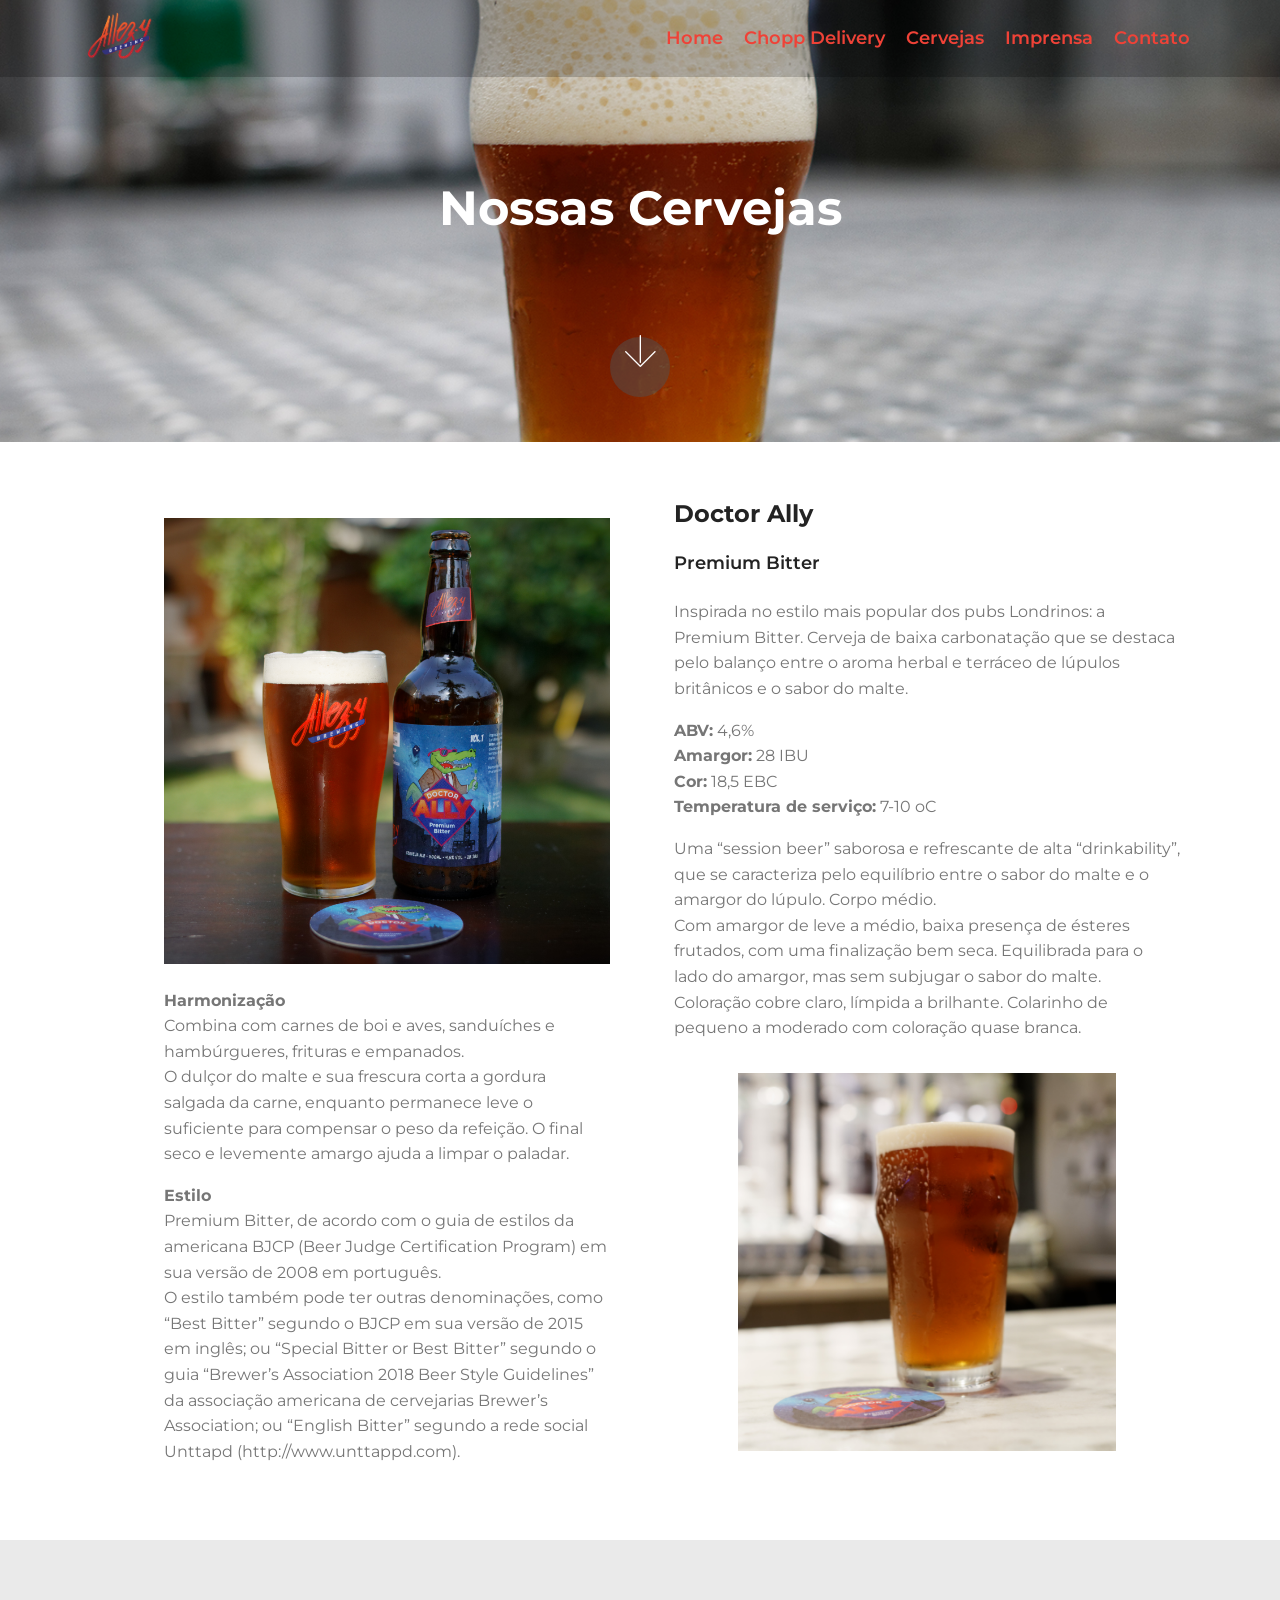
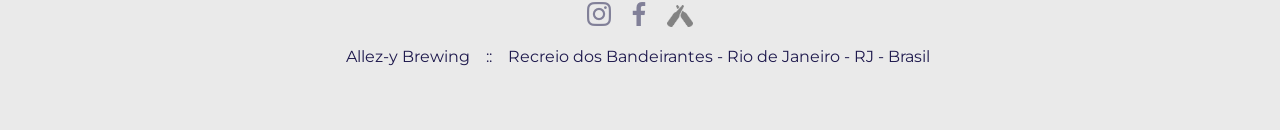
==== brews.html @ 4fff1070 "v2.0.0 commit" ====
<!DOCTYPE html>
<html >
<head>
  <!-- Global site tag (gtag.js) - Google Analytics -->
  <script async src="https://www.googletagmanager.com/gtag/js?id=UA-120277476-1"></script>
  <script>
    window.dataLayer = window.dataLayer || [];
    function gtag(){dataLayer.push(arguments);}
    gtag('js', new Date());

    gtag('config', 'UA-120277476-1');
  </script>

  <meta charset="UTF-8">
  <meta http-equiv="X-UA-Compatible" content="IE=edge">
  <meta name="viewport" content="width=device-width, initial-scale=1, minimum-scale=1">
  <link rel="shortcut icon" href="assets/images/logo_base_2.png" type="image/x-icon">
  <meta name="description" content="">
  <title>Allez-y Brewing</title>
  <link rel="stylesheet" href="assets/web/assets/mobirise-icons/mobirise-icons.css">
  <link rel="stylesheet" href="assets/tether/tether.min.css">
  <link rel="stylesheet" href="assets/bootstrap/css/bootstrap.min.css">
  <link rel="stylesheet" href="assets/bootstrap/css/bootstrap-grid.min.css">
  <link rel="stylesheet" href="assets/bootstrap/css/bootstrap-reboot.min.css">
  <link rel="stylesheet" href="assets/dropdown/css/style.css">
  <link rel="stylesheet" href="assets/socicon/css/styles.css">
  <link rel="stylesheet" href="https://netdna.bootstrapcdn.com/font-awesome/4.0.3/css/font-awesome.css">
  <link rel="stylesheet" href="assets/social-feed-plugin/jquery.socialfeed.css">
  <link rel="stylesheet" href="assets/social-feed-plugin/style.css">
  <link rel="stylesheet" href="assets/theme/css/style.css">
  <link rel="stylesheet" href="assets/gallery/style.css">
  <link rel="stylesheet" href="assets/mobirise/css/mbr-additional.css" type="text/css">

  <!-- Facebook Pixel Code -->
<script>
  !function(f,b,e,v,n,t,s)
  {if(f.fbq)return;n=f.fbq=function(){n.callMethod?
  n.callMethod.apply(n,arguments):n.queue.push(arguments)};
  if(!f._fbq)f._fbq=n;n.push=n;n.loaded=!0;n.version='2.0';
  n.queue=[];t=b.createElement(e);t.async=!0;
  t.src=v;s=b.getElementsByTagName(e)[0];
  s.parentNode.insertBefore(t,s)}(window, document,'script',
  'https://connect.facebook.net/en_US/fbevents.js');
  fbq('init', '195789444621171');
  fbq('track', 'PageView');
</script>
<noscript><img height="1" width="1" style="display:none"
  src="https://www.facebook.com/tr?id=195789444621171&ev=PageView&noscript=1"
/></noscript>
<!-- End Facebook Pixel Code -->

</head>
<body>
  <div id="fb-root"></div>
<script>(function(d, s, id) {
  var js, fjs = d.getElementsByTagName(s)[0];
  if (d.getElementById(id)) return;
  js = d.createElement(s); js.id = id;
  js.src = 'https://connect.facebook.net/pt_BR/sdk.js#xfbml=1&version=v2.12&appId=361621337666534&autoLogAppEvents=1';
  fjs.parentNode.insertBefore(js, fjs);
}(document, 'script', 'facebook-jssdk'));</script>

<!-- Menu -->
<div w3-include-html="menu.html"></div>


<section class="cid-pagina-inicial-texto header1 cid-brews-intro" id="header2-f">
    <div class="container align-center">
        <div class="row justify-content-md-center">
            <div class="mbr-white col-md-10">
                <h3 class="mbr-section-title pb-3 mbr-fonts-style frontpage-font">
                    Nossas Cervejas
                </h3>
            </div>
        </div>
    </div>
    <div class="mbr-arrow hidden-sm-down" aria-hidden="true">
        <a href="#next">
            <i class="mbri-down mbr-iconfont"></i>
        </a>
    </div>
</section>



<section class="mbr-section content6 cid-cervejas" id="content6-1m">
    <div class="container">
        <div class="media-container-row align-items-start">
            <div class="col-12 col-md-12">
                <div class="media-container-row align-items-start">
                    <div class="mbr-figure" style="width: 100%;">
                      <img src="assets/images/doctor_ally_3302.jpg" alt="Doctor Ally">
                      <br>
                      <p class="mbr-text mb-0 mbr-fonts-style display-7">
                        <p class="mbr-text mbr-fonts-style display-7">
                          <b>Harmonização</b><br>
                          Combina com carnes de boi e aves, sanduíches e hambúrgueres, frituras e empanados.<br>
                          O dulçor do malte e sua frescura corta a gordura salgada da carne, enquanto permanece leve o suficiente para compensar o peso da refeição. O final seco e levemente amargo ajuda a limpar o paladar.
                        </p>
                        <p class="mbr-text mbr-fonts-style display-7">
                          <b>Estilo</b><br>
                          Premium Bitter, de acordo com o guia de estilos da americana BJCP (Beer Judge Certification Program) em sua versão de 2008 em português.<br>
                          O estilo também pode ter outras denominações, como “Best Bitter” segundo o BJCP em sua versão de 2015 em inglês; ou “Special Bitter or Best Bitter” segundo o guia “Brewer’s Association 2018 Beer Style Guidelines” da associação americana de cervejarias Brewer’s Association; ou “English Bitter” segundo a rede social Unttapd (http://www.unttappd.com).
                        </p>
                      </p>
                    </div>
                    <div class="media-content">
                        <div class="mbr-section-text">
                            <p class="mbr-text mb-0 mbr-fonts-style display-7">
                              <h4 class="card-title pb-3 mbr-fonts-style display-5">
                                  <strong>Doctor Ally</strong>
                              </h4>
                              <h4 class="card-title pb-3 mbr-fonts-style display-6">
                                  Premium Bitter
                              </h4>
                              <p class="mbr-text mbr-fonts-style display-7">
                                Inspirada no estilo mais popular dos pubs Londrinos: a Premium Bitter.
                                Cerveja de baixa carbonatação que se destaca pelo balanço entre o aroma herbal e
                                terráceo de lúpulos britânicos e o sabor do malte.
                              </p>

                              <p class="mbr-text mbr-fonts-style display-7">
                                <b>ABV:</b> 4,6% <br>
                                <b>Amargor:</b> 28 IBU <br>
                                <b>Cor:</b> 18,5 EBC <br>
                                <b>Temperatura de serviço:</b> 7-10 oC <br>
                              </p>

                              <p class="mbr-text mbr-fonts-style display-7">
                                Uma “session beer” saborosa e refrescante de alta “drinkability”, que se caracteriza pelo equilíbrio entre o sabor do malte e o amargor do lúpulo. Corpo médio.<br>
                                Com amargor de leve a médio, baixa presença de ésteres frutados, com uma finalização bem seca. Equilibrada para o lado do amargor, mas sem subjugar o sabor do malte. <br>
                                Coloração cobre claro, límpida a brilhante. Colarinho de pequeno a moderado com coloração quase branca.
                              </p>

                            </p>

                        </div>
                        <div class="mbr-figure" style="width: 100%;">
                          <img src="assets/images/IMG_3191_DxO.jpg" alt="Doctor Ally">
                        </div>
                    </div>
                </div>
            </div>
        </div>

        <!--

        <hr>
        &nbsp;
        <br>

        <div class="media-container-row">
            <div class="col-12 col-md-12">
                <div class="media-container-row">
                    <div class="mbr-figure" style="width: 100%;">
                      <img src="assets/images/blonde03.jpg" alt="Doctor Ally">
                    </div>
                    <div class="media-content">
                        <div class="mbr-section-text">
                            <p class="mbr-text mb-0 mbr-fonts-style display-7">
                              <h4 class="card-title pb-3 mbr-fonts-style display-5">
                                  <strong>Allyx</strong>
                              </h4>
                              <h4 class="card-title pb-3 mbr-fonts-style display-6">
                                  Belgium Blonde Ale
                              </h4>
                              <p class="mbr-text mbr-fonts-style display-7">
                                Depois de anos na ponte aérea Rio-Bruxelas, uma autêntica <i>biére de Abbaye</i> não podia estar ausente.
                                <br>
                                Cerveja que contrasta o sabor maltado,
                                com um leve frutado e toque picante originádos da complexidade de leveduras tipicamente belgas,
                                com um final seco.
                                <br>
                                Baixo amargor e aroma de lúpulo.

                              </p>
                              <p class="mbr-text mbr-fonts-style display-7">
                                <b>Harmoniza com:</b> Embutidos, carnes apimentadas, queijos, chocolate
                              </p>
                              <p class="mbr-text mbr-fonts-style display-7">
                                <b>ABV:</b> 6,0% <br>
                                <b>Amargor:</b> 17 IBU <br>
                                <b>Cor:</b> 15 EBC <br>
                                <b>Temperatura de serviço:</b> 8 oC <br>
                              </p>
                            </p>
                        </div>
                    </div>
                </div>
            </div>
        </div>
        -->
    </div>
</section>


<!-- FOOTER -->
<div w3-include-html="footer.html"></div>


  <script src="assets/web/assets/jquery/jquery.min.js"></script>
  <script src="assets/popper/popper.min.js"></script>
  <script src="assets/tether/tether.min.js"></script>
  <script src="assets/bootstrap/js/bootstrap.min.js"></script>
  <script src="assets/smoothscroll/smooth-scroll.js"></script>
  <script src="assets/dropdown/js/script.min.js"></script>
  <script src="assets/touchswipe/jquery.touch-swipe.min.js"></script>
  <script src="assets/parallax/jarallax.min.js"></script>
  <script src="assets/ytplayer/jquery.mb.ytplayer.min.js"></script>
  <script src="assets/bootstrapcarouselswipe/bootstrap-carousel-swipe.js"></script>
  <script src="assets/mbr-tabs/mbr-tabs.js"></script>
  <script src="assets/vimeoplayer/jquery.mb.vimeo_player.js"></script>
  <script src="assets/masonry/masonry.pkgd.min.js"></script>
  <script src="assets/imagesloaded/imagesloaded.pkgd.min.js"></script>
  <script src="assets/social-feed-plugin/codebird.min.js"></script>
  <script src="assets/social-feed-plugin/moment.js"></script>
  <script src="assets/social-feed-plugin/en-gb.js"></script>
  <script src="assets/social-feed-plugin/doT.js"></script>
  <script src="assets/social-feed-plugin/jquery.socialfeed.js"></script>
  <script src="assets/social-feed-plugin/main.js"></script>
  <script src="assets/theme/js/script.js"></script>
  <script src="assets/slidervideo/script.js"></script>
  <script src="assets/gallery/player.min.js"></script>
  <script src="assets/gallery/script.js"></script>
  <script src="assets/formoid/formoid.min.js"></script>
  <script src="assets/theme/js/main.js"></script>
  <script src="assets/js/include.js"></script>

  <!-- HTML Include script -->
  <script>
  includeHTML();
  </script>
  <!-- end HTML Include script -->

</body>
</html>
---- assets/web/assets/mobirise-icons/mobirise-icons.css ----
@font-face {
  font-family: 'MobiriseIcons';
  src:  url('mobirise-icons.eot?spat4u');
  src:  url('mobirise-icons.eot?spat4u#iefix') format('embedded-opentype'),
    url('mobirise-icons.ttf?spat4u') format('truetype'),
    url('mobirise-icons.woff?spat4u') format('woff'),
    url('mobirise-icons.svg?spat4u#MobiriseIcons') format('svg');
  font-weight: normal;
  font-style: normal;
}

[class^="mbri-"], [class*=" mbri-"] {
  /* use !important to prevent issues with browser extensions that change fonts */
  font-family: MobiriseIcons !important;
  speak: none;
  font-style: normal;
  font-weight: normal;
  font-variant: normal;
  text-transform: none;
  line-height: 1;

  /* Better Font Rendering =========== */
  -webkit-font-smoothing: antialiased;
  -moz-osx-font-smoothing: grayscale;
}

.mbri-add-submenu:before {
  content: "\e900";
}
.mbri-alert:before {
  content: "\e901";
}
.mbri-align-center:before {
  content: "\e902";
}
.mbri-align-justify:before {
  content: "\e903";
}
.mbri-align-left:before {
  content: "\e904";
}
.mbri-align-right:before {
  content: "\e905";
}
.mbri-android:before {
  content: "\e906";
}
.mbri-apple:before {
  content: "\e907";
}
.mbri-arrow-down:before {
  content: "\e908";
}
.mbri-arrow-next:before {
  content: "\e909";
}
.mbri-arrow-prev:before {
  content: "\e90a";
}
.mbri-arrow-up:before {
  content: "\e90b";
}
.mbri-bold:before {
  content: "\e90c";
}
.mbri-bookmark:before {
  content: "\e90d";
}
.mbri-bootstrap:before {
  content: "\e90e";
}
.mbri-briefcase:before {
  content: "\e90f";
}
.mbri-browse:before {
  content: "\e910";
}
.mbri-bulleted-list:before {
  content: "\e911";
}
.mbri-calendar:before {
  content: "\e912";
}
.mbri-camera:before {
  content: "\e913";
}
.mbri-cart-add:before {
  content: "\e914";
}
.mbri-cart-full:before {
  content: "\e915";
}
.mbri-cash:before {
  content: "\e916";
}
.mbri-change-style:before {
  content: "\e917";
}
.mbri-chat:before {
  content: "\e918";
}
.mbri-clock:before {
  content: "\e919";
}
.mbri-close:before {
  content: "\e91a";
}
.mbri-cloud:before {
  content: "\e91b";
}
.mbri-code:before {
  content: "\e91c";
}
.mbri-contact-form:before {
  content: "\e91d";
}
.mbri-credit-card:before {
  content: "\e91e";
}
.mbri-cursor-click:before {
  content: "\e91f";
}
.mbri-cust-feedback:before {
  content: "\e920";
}
.mbri-database:before {
  content: "\e921";
}
.mbri-delivery:before {
  content: "\e922";
}
.mbri-desktop:before {
  content: "\e923";
}
.mbri-devices:before {
  content: "\e924";
}
.mbri-down:before {
  content: "\e925";
}
.mbri-download:before {
  content: "\e989";
}
.mbri-drag-n-drop:before {
  content: "\e927";
}
.mbri-drag-n-drop2:before {
  content: "\e928";
}
.mbri-edit:before {
  content: "\e929";
}
.mbri-edit2:before {
  content: "\e92a";
}
.mbri-error:before {
  content: "\e92b";
}
.mbri-extension:before {
  content: "\e92c";
}
.mbri-features:before {
  content: "\e92d";
}
.mbri-file:before {
  content: "\e92e";
}
.mbri-flag:before {
  content: "\e92f";
}
.mbri-folder:before {
  content: "\e930";
}
.mbri-gift:before {
  content: "\e931";
}
.mbri-github:before {
  content: "\e932";
}
.mbri-globe:before {
  content: "\e933";
}
.mbri-globe-2:before {
  content: "\e934";
}
.mbri-growing-chart:before {
  content: "\e935";
}
.mbri-hearth:before {
  content: "\e936";
}
.mbri-help:before {
  content: "\e937";
}
.mbri-home:before {
  content: "\e938";
}
.mbri-hot-cup:before {
  content: "\e939";
}
.mbri-idea:before {
  content: "\e93a";
}
.mbri-image-gallery:before {
  content: "\e93b";
}
.mbri-image-slider:before {
  content: "\e93c";
}
.mbri-info:before {
  content: "\e93d";
}
.mbri-italic:before {
  content: "\e93e";
}
.mbri-key:before {
  content: "\e93f";
}
.mbri-laptop:before {
  content: "\e940";
}
.mbri-layers:before {
  content: "\e941";
}
.mbri-left-right:before {
  content: "\e942";
}
.mbri-left:before {
  content: "\e943";
}
.mbri-letter:before {
  content: "\e944";
}
.mbri-like:before {
  content: "\e945";
}
.mbri-link:before {
  content: "\e946";
}
.mbri-lock:before {
  content: "\e947";
}
.mbri-login:before {
  content: "\e948";
}
.mbri-logout:before {
  content: "\e949";
}
.mbri-magic-stick:before {
  content: "\e94a";
}
.mbri-map-pin:before {
  content: "\e94b";
}
.mbri-menu:before {
  content: "\e94c";
}
.mbri-mobile:before {
  content: "\e94d";
}
.mbri-mobile2:before {
  content: "\e94e";
}
.mbri-mobirise:before {
  content: "\e94f";
}
.mbri-more-horizontal:before {
  content: "\e950";
}
.mbri-more-vertical:before {
  content: "\e951";
}
.mbri-music:before {
  content: "\e952";
}
.mbri-new-file:before {
  content: "\e953";
}
.mbri-numbered-list:before {
  content: "\e954";
}
.mbri-opened-folder:before {
  content: "\e955";
}
.mbri-pages:before {
  content: "\e956";
}
.mbri-paper-plane:before {
  content: "\e957";
}
.mbri-paperclip:before {
  content: "\e958";
}
.mbri-photo:before {
  content: "\e959";
}
.mbri-photos:before {
  content: "\e95a";
}
.mbri-pin:before {
  content: "\e95b";
}
.mbri-play:before {
  content: "\e95c";
}
.mbri-plus:before {
  content: "\e95d";
}
.mbri-preview:before {
  content: "\e95e";
}
.mbri-print:before {
  content: "\e95f";
}
.mbri-protect:before {
  content: "\e960";
}
.mbri-question:before {
  content: "\e961";
}
.mbri-quote-left:before {
  content: "\e962";
}
.mbri-quote-right:before {
  content: "\e963";
}
.mbri-refresh:before {
  content: "\e964";
}
.mbri-responsive:before {
  content: "\e965";
}
.mbri-right:before {
  content: "\e966";
}
.mbri-rocket:before {
  content: "\e967";
}
.mbri-sad-face:before {
  content: "\e968";
}
.mbri-sale:before {
  content: "\e969";
}
.mbri-save:before {
  content: "\e96a";
}
.mbri-search:before {
  content: "\e96b";
}
.mbri-setting:before {
  content: "\e96c";
}
.mbri-setting2:before {
  content: "\e96d";
}
.mbri-setting3:before {
  content: "\e96e";
}
.mbri-share:before {
  content: "\e96f";
}
.mbri-shopping-bag:before {
  content: "\e970";
}
.mbri-shopping-basket:before {
  content: "\e971";
}
.mbri-shopping-cart:before {
  content: "\e972";
}
.mbri-sites:before {
  content: "\e973";
}
.mbri-smile-face:before {
  content: "\e974";
}
.mbri-speed:before {
  content: "\e975";
}
.mbri-star:before {
  content: "\e976";
}
.mbri-success:before {
  content: "\e977";
}
.mbri-sun:before {
  content: "\e978";
}
.mbri-sun2:before {
  content: "\e979";
}
.mbri-tablet:before {
  content: "\e97a";
}
.mbri-tablet-vertical:before {
  content: "\e97b";
}
.mbri-target:before {
  content: "\e97c";
}
.mbri-timer:before {
  content: "\e97d";
}
.mbri-to-ftp:before {
  content: "\e97e";
}
.mbri-to-local-drive:before {
  content: "\e97f";
}
.mbri-touch-swipe:before {
  content: "\e980";
}
.mbri-touch:before {
  content: "\e981";
}
.mbri-trash:before {
  content: "\e982";
}
.mbri-underline:before {
  content: "\e983";
}
.mbri-unlink:before {
  content: "\e984";
}
.mbri-unlock:before {
  content: "\e985";
}
.mbri-up-down:before {
  content: "\e986";
}
.mbri-up:before {
  content: "\e987";
}
.mbri-update:before {
  content: "\e988";
}
.mbri-upload:before {
 content: "\e926"; 
}
.mbri-user:before {
  content: "\e98a";
}
.mbri-user2:before {
  content: "\e98b";
}
.mbri-users:before {
  content: "\e98c";
}
.mbri-video:before {
  content: "\e98d";
}
.mbri-video-play:before {
  content: "\e98e";
}
.mbri-watch:before {
  content: "\e98f";
}
.mbri-website-theme:before {
  content: "\e990";
}
.mbri-wifi:before {
  content: "\e991";
}
.mbri-windows:before {
  content: "\e992";
}
.mbri-zoom-out:before {
  content: "\e993";
}
.mbri-redo:before {
  content: "\e994";
}
.mbri-undo:before {
  content: "\e995";
}
---- assets/dropdown/css/style.css ----
.navbar-dropdown {
  left: 0;
  padding: 0;
  position: absolute;
  right: 0;
  top: 0;
  transition: all 0.45s ease;
  z-index: 1030;
  background: #282828; }
  .navbar-dropdown .navbar-logo {
    margin-right: 0.8rem;
    transition: margin 0.3s ease-in-out;
    vertical-align: middle; }
    .navbar-dropdown .navbar-logo img {
      height: 3.125rem;
      transition: all 0.3s ease-in-out; }
    .navbar-dropdown .navbar-logo.mbr-iconfont {
      font-size: 3.125rem;
      line-height: 3.125rem; }
  .navbar-dropdown .navbar-caption {
    font-weight: 700;
    white-space: normal;
    vertical-align: -4px;
    line-height: 3.125rem !important; }
    .navbar-dropdown .navbar-caption, .navbar-dropdown .navbar-caption:hover {
      color: inherit;
      text-decoration: none; }
  .navbar-dropdown .mbr-iconfont + .navbar-caption {
    vertical-align: -1px; }
  .navbar-dropdown.navbar-fixed-top {
    position: fixed; }
  .navbar-dropdown .navbar-brand span {
    vertical-align: -4px; }
  .navbar-dropdown.bg-color.transparent {
    background: none; }
  .navbar-dropdown.navbar-short .navbar-brand {
    padding: 0.625rem 0; }
    .navbar-dropdown.navbar-short .navbar-brand span {
      vertical-align: -1px; }
  .navbar-dropdown.navbar-short .navbar-caption {
    line-height: 2.375rem !important;
    vertical-align: -2px; }
  .navbar-dropdown.navbar-short .navbar-logo {
    margin-right: 0.5rem; }
    .navbar-dropdown.navbar-short .navbar-logo img {
      height: 2.375rem; }
    .navbar-dropdown.navbar-short .navbar-logo.mbr-iconfont {
      font-size: 2.375rem;
      line-height: 2.375rem; }
  .navbar-dropdown.navbar-short .mbr-table-cell {
    height: 3.625rem; }
  .navbar-dropdown .navbar-close {
    left: 0.6875rem;
    position: fixed;
    top: 0.75rem;
    z-index: 1000; }
  .navbar-dropdown .hamburger-icon {
    content: "";
    display: inline-block;
    vertical-align: middle;
    width: 16px;
    -webkit-box-shadow: 0 -6px 0 1px #282828,0 0 0 1px #282828,0 6px 0 1px #282828;
    -moz-box-shadow: 0 -6px 0 1px #282828,0 0 0 1px #282828,0 6px 0 1px #282828;
    box-shadow: 0 -6px 0 1px #282828,0 0 0 1px #282828,0 6px 0 1px #282828; }

.dropdown-menu .dropdown-toggle[data-toggle="dropdown-submenu"]::after {
  border-bottom: 0.35em solid transparent;
  border-left: 0.35em solid;
  border-right: 0;
  border-top: 0.35em solid transparent;
  margin-left: 0.3rem; }

.dropdown-menu .dropdown-item:focus {
  outline: 0; }

.nav-dropdown {
  font-size: 0.75rem;
  font-weight: 500;
  height: auto !important; }
  .nav-dropdown .nav-btn {
    padding-left: 1rem; }
  .nav-dropdown .link {
    margin: .667em 1.667em;
    font-weight: 500;
    padding: 0;
    transition: color .2s ease-in-out; }
    .nav-dropdown .link.dropdown-toggle {
      margin-right: 2.583em; }
      .nav-dropdown .link.dropdown-toggle::after {
        margin-left: .25rem;
        border-top: 0.35em solid;
        border-right: 0.35em solid transparent;
        border-left: 0.35em solid transparent;
        border-bottom: 0; }
      .nav-dropdown .link.dropdown-toggle[aria-expanded="true"] {
        margin: 0;
        padding: 0.667em 3.263em  0.667em 1.667em; }
  .nav-dropdown .link::after,
  .nav-dropdown .dropdown-item::after {
    color: inherit; }
  .nav-dropdown .btn {
    font-size: 0.75rem;
    font-weight: 700;
    letter-spacing: 0;
    margin-bottom: 0;
    padding-left: 1.25rem;
    padding-right: 1.25rem; }
  .nav-dropdown .dropdown-menu {
    border-radius: 0;
    border: 0;
    left: 0;
    margin: 0;
    padding-bottom: 1.25rem;
    padding-top: 1.25rem;
    position: relative; }
  .nav-dropdown .dropdown-submenu {
    margin-left: 0.125rem;
    top: 0; }
  .nav-dropdown .dropdown-item {
    font-weight: 500;
    line-height: 2;
    padding: 0.3846em 4.615em 0.3846em 1.5385em;
    position: relative;
    transition: color .2s ease-in-out, background-color .2s ease-in-out; }
    .nav-dropdown .dropdown-item::after {
      margin-top: -0.3077em;
      position: absolute;
      right: 1.1538em;
      top: 50%; }
    .nav-dropdown .dropdown-item:focus, .nav-dropdown .dropdown-item:hover {
      background: none; }

@media (max-width: 767px) {
  .nav-dropdown.navbar-toggleable-sm {
    bottom: 0;
    display: none;
    left: 0;
    overflow-x: hidden;
    position: fixed;
    top: 0;
    transform: translateX(-100%);
    -ms-transform: translateX(-100%);
    -webkit-transform: translateX(-100%);
    width: 18.75rem;
    z-index: 999; } }
.nav-dropdown.navbar-toggleable-xl {
  bottom: 0;
  display: none;
  left: 0;
  overflow-x: hidden;
  position: fixed;
  top: 0;
  transform: translateX(-100%);
  -ms-transform: translateX(-100%);
  -webkit-transform: translateX(-100%);
  width: 18.75rem;
  z-index: 999; }

.nav-dropdown-sm {
  display: block !important;
  overflow-x: hidden;
  overflow: auto;
  padding-top: 3.875rem; }
  .nav-dropdown-sm::after {
    content: "";
    display: block;
    height: 3rem;
    width: 100%; }
  .nav-dropdown-sm.collapse.in ~ .navbar-close {
    display: block !important; }
  .nav-dropdown-sm.collapsing, .nav-dropdown-sm.collapse.in {
    transform: translateX(0);
    -ms-transform: translateX(0);
    -webkit-transform: translateX(0);
    transition: all 0.25s ease-out;
    -webkit-transition: all 0.25s ease-out;
    background: #282828; }
  .nav-dropdown-sm.collapsing[aria-expanded="false"] {
    transform: translateX(-100%);
    -ms-transform: translateX(-100%);
    -webkit-transform: translateX(-100%); }
  .nav-dropdown-sm .nav-item {
    display: block;
    margin-left: 0 !important;
    padding-left: 0; }
  .nav-dropdown-sm .link,
  .nav-dropdown-sm .dropdown-item {
    border-top: 1px dotted rgba(255, 255, 255, 0.1);
    font-size: 0.8125rem;
    line-height: 1.6;
    margin: 0 !important;
    padding: 0.875rem 2.4rem 0.875rem 1.5625rem !important;
    position: relative;
    white-space: normal; }
    .nav-dropdown-sm .link:focus, .nav-dropdown-sm .link:hover,
    .nav-dropdown-sm .dropdown-item:focus,
    .nav-dropdown-sm .dropdown-item:hover {
      background: rgba(0, 0, 0, 0.2) !important;
      color: #c0a375; }
  .nav-dropdown-sm .nav-btn {
    position: relative;
    padding: 1.5625rem 1.5625rem 0 1.5625rem; }
    .nav-dropdown-sm .nav-btn::before {
      border-top: 1px dotted rgba(255, 255, 255, 0.1);
      content: "";
      left: 0;
      position: absolute;
      top: 0;
      width: 100%; }
    .nav-dropdown-sm .nav-btn + .nav-btn {
      padding-top: 0.625rem; }
      .nav-dropdown-sm .nav-btn + .nav-btn::before {
        display: none; }
  .nav-dropdown-sm .btn {
    padding: 0.625rem 0; }
  .nav-dropdown-sm .dropdown-toggle[data-toggle="dropdown-submenu"]::after {
    margin-left: .25rem;
    border-top: 0.35em solid;
    border-right: 0.35em solid transparent;
    border-left: 0.35em solid transparent;
    border-bottom: 0; }
  .nav-dropdown-sm .dropdown-toggle[data-toggle="dropdown-submenu"][aria-expanded="true"]::after {
    border-top: 0;
    border-right: 0.35em solid transparent;
    border-left: 0.35em solid transparent;
    border-bottom: 0.35em solid; }
  .nav-dropdown-sm .dropdown-menu {
    margin: 0;
    padding: 0;
    position: relative;
    top: 0;
    left: 0;
    width: 100%;
    border: 0;
    float: none;
    border-radius: 0;
    background: none; }
  .nav-dropdown-sm .dropdown-submenu {
    left: 100%;
    margin-left: 0.125rem;
    margin-top: -1.25rem;
    top: 0; }

.navbar-toggleable-sm .nav-dropdown .dropdown-menu {
  position: absolute; }

.navbar-toggleable-sm .nav-dropdown .dropdown-submenu {
  left: 100%;
  margin-left: 0.125rem;
  margin-top: -1.25rem;
  top: 0; }

.navbar-toggleable-sm.opened .nav-dropdown .dropdown-menu {
  position: relative; }

.navbar-toggleable-sm.opened .nav-dropdown .dropdown-submenu {
  left: 0;
  margin-left: 00rem;
  margin-top: 0rem;
  top: 0; }

.is-builder .nav-dropdown.collapsing {
  transition: none !important; }

/*# sourceMappingURL=style.css.map */
---- assets/socicon/css/styles.css ----
@charset "UTF-8";

@font-face {
  font-family: "socicon";
  src:url("../fonts/socicon.eot");
  src:url("../fonts/socicon.eot?#iefix") format("embedded-opentype"),
    url("../fonts/socicon.woff") format("woff"),
    url("../fonts/socicon.ttf") format("truetype"),
    url("../fonts/socicon.svg#socicon") format("svg");
  font-weight: normal;
  font-style: normal;

}

[data-icon]:before {
  font-family: "socicon" !important;
  content: attr(data-icon);
  font-style: normal !important;
  font-weight: normal !important;
  font-variant: normal !important;
  text-transform: none !important;
  speak: none;
  line-height: 1;
  -webkit-font-smoothing: antialiased;
  -moz-osx-font-smoothing: grayscale;
}

[class^="socicon-"]:before,
[class*=" socicon-"]:before {
  font-family: "socicon" !important;
  font-style: normal !important;
  font-weight: normal !important;
  font-variant: normal !important;
  text-transform: none !important;
  speak: none;
  line-height: 1;
  -webkit-font-smoothing: antialiased;
  -moz-osx-font-smoothing: grayscale;
}

.socicon-modelmayhem:before {
  content: "\e000";
}
.socicon-mixcloud:before {
  content: "\e001";
}
.socicon-drupal:before {
  content: "\e002";
}
.socicon-swarm:before {
  content: "\e003";
}
.socicon-istock:before {
  content: "\e004";
}
.socicon-yammer:before {
  content: "\e005";
}
.socicon-ello:before {
  content: "\e006";
}
.socicon-stackoverflow:before {
  content: "\e007";
}
.socicon-persona:before {
  content: "\e008";
}
.socicon-triplej:before {
  content: "\e009";
}
.socicon-houzz:before {
  content: "\e00a";
}
.socicon-rss:before {
  content: "\e00b";
}
.socicon-paypal:before {
  content: "\e00c";
}
.socicon-odnoklassniki:before {
  content: "\e00d";
}
.socicon-airbnb:before {
  content: "\e00e";
}
.socicon-periscope:before {
  content: "\e00f";
}
.socicon-outlook:before {
  content: "\e010";
}
.socicon-coderwall:before {
  content: "\e011";
}
.socicon-tripadvisor:before {
  content: "\e012";
}
.socicon-appnet:before {
  content: "\e013";
}
.socicon-goodreads:before {
  content: "\e014";
}
.socicon-tripit:before {
  content: "\e015";
}
.socicon-lanyrd:before {
  content: "\e016";
}
.socicon-slideshare:before {
  content: "\e017";
}
.socicon-buffer:before {
  content: "\e018";
}
.socicon-disqus:before {
  content: "\e019";
}
.socicon-vkontakte:before {
  content: "\e01a";
}
.socicon-whatsapp:before {
  content: "\e01b";
}
.socicon-patreon:before {
  content: "\e01c";
}
.socicon-storehouse:before {
  content: "\e01d";
}
.socicon-pocket:before {
  content: "\e01e";
}
.socicon-mail:before {
  content: "\e01f";
}
.socicon-blogger:before {
  content: "\e020";
}
.socicon-technorati:before {
  content: "\e021";
}
.socicon-reddit:before {
  content: "\e022";
}
.socicon-dribbble:before {
  content: "\e023";
}
.socicon-stumbleupon:before {
  content: "\e024";
}
.socicon-digg:before {
  content: "\e025";
}
.socicon-envato:before {
  content: "\e026";
}
.socicon-behance:before {
  content: "\e027";
}
.socicon-delicious:before {
  content: "\e028";
}
.socicon-deviantart:before {
  content: "\e029";
}
.socicon-forrst:before {
  content: "\e02a";
}
.socicon-play:before {
  content: "\e02b";
}
.socicon-zerply:before {
  content: "\e02c";
}
.socicon-wikipedia:before {
  content: "\e02d";
}
.socicon-apple:before {
  content: "\e02e";
}
.socicon-flattr:before {
  content: "\e02f";
}
.socicon-github:before {
  content: "\e030";
}
.socicon-renren:before {
  content: "\e031";
}
.socicon-friendfeed:before {
  content: "\e032";
}
.socicon-newsvine:before {
  content: "\e033";
}
.socicon-identica:before {
  content: "\e034";
}
.socicon-bebo:before {
  content: "\e035";
}
.socicon-zynga:before {
  content: "\e036";
}
.socicon-steam:before {
  content: "\e037";
}
.socicon-xbox:before {
  content: "\e038";
}
.socicon-windows:before {
  content: "\e039";
}
.socicon-qq:before {
  content: "\e03a";
}
.socicon-douban:before {
  content: "\e03b";
}
.socicon-meetup:before {
  content: "\e03c";
}
.socicon-playstation:before {
  content: "\e03d";
}
.socicon-android:before {
  content: "\e03e";
}
.socicon-snapchat:before {
  content: "\e03f";
}
.socicon-twitter:before {
  content: "\e040";
}
.socicon-facebook:before {
  content: "\e041";
}
.socicon-googleplus:before {
  content: "\e042";
}
.socicon-pinterest:before {
  content: "\e043";
}
.socicon-foursquare:before {
  content: "\e044";
}
.socicon-yahoo:before {
  content: "\e045";
}
.socicon-skype:before {
  content: "\e046";
}
.socicon-yelp:before {
  content: "\e047";
}
.socicon-feedburner:before {
  content: "\e048";
}
.socicon-linkedin:before {
  content: "\e049";
}
.socicon-viadeo:before {
  content: "\e04a";
}
.socicon-xing:before {
  content: "\e04b";
}
.socicon-myspace:before {
  content: "\e04c";
}
.socicon-soundcloud:before {
  content: "\e04d";
}
.socicon-spotify:before {
  content: "\e04e";
}
.socicon-grooveshark:before {
  content: "\e04f";
}
.socicon-lastfm:before {
  content: "\e050";
}
.socicon-youtube:before {
  content: "\e051";
}
.socicon-vimeo:before {
  content: "\e052";
}
.socicon-dailymotion:before {
  content: "\e053";
}
.socicon-vine:before {
  content: "\e054";
}
.socicon-flickr:before {
  content: "\e055";
}
.socicon-500px:before {
  content: "\e056";
}
.socicon-wordpress:before {
  content: "\e058";
}
.socicon-tumblr:before {
  content: "\e059";
}
.socicon-twitch:before {
  content: "\e05a";
}
.socicon-8tracks:before {
  content: "\e05b";
}
.socicon-amazon:before {
  content: "\e05c";
}
.socicon-icq:before {
  content: "\e05d";
}
.socicon-smugmug:before {
  content: "\e05e";
}
.socicon-ravelry:before {
  content: "\e05f";
}
.socicon-weibo:before {
  content: "\e060";
}
.socicon-baidu:before {
  content: "\e061";
}
.socicon-angellist:before {
  content: "\e062";
}
.socicon-ebay:before {
  content: "\e063";
}
.socicon-imdb:before {
  content: "\e064";
}
.socicon-stayfriends:before {
  content: "\e065";
}
.socicon-residentadvisor:before {
  content: "\e066";
}
.socicon-google:before {
  content: "\e067";
}
.socicon-yandex:before {
  content: "\e068";
}
.socicon-sharethis:before {
  content: "\e069";
}
.socicon-bandcamp:before {
  content: "\e06a";
}
.socicon-itunes:before {
  content: "\e06b";
}
.socicon-deezer:before {
  content: "\e06c";
}
.socicon-telegram:before {
  content: "\e06e";
}
.socicon-openid:before {
  content: "\e06f";
}
.socicon-amplement:before {
  content: "\e070";
}
.socicon-viber:before {
  content: "\e071";
}
.socicon-zomato:before {
  content: "\e072";
}
.socicon-draugiem:before {
  content: "\e074";
}
.socicon-endomodo:before {
  content: "\e075";
}
.socicon-filmweb:before {
  content: "\e076";
}
.socicon-stackexchange:before {
  content: "\e077";
}
.socicon-wykop:before {
  content: "\e078";
}
.socicon-teamspeak:before {
  content: "\e079";
}
.socicon-teamviewer:before {
  content: "\e07a";
}
.socicon-ventrilo:before {
  content: "\e07b";
}
.socicon-younow:before {
  content: "\e07c";
}
.socicon-raidcall:before {
  content: "\e07d";
}
.socicon-mumble:before {
  content: "\e07e";
}
.socicon-medium:before {
  content: "\e06d";
}
.socicon-bebee:before {
  content: "\e07f";
}
.socicon-hitbox:before {
  content: "\e080";
}
.socicon-reverbnation:before {
  content: "\e081";
}
.socicon-formulr:before {
  content: "\e082";
}
.socicon-instagram:before {
  content: "\e057";
}
.socicon-battlenet:before {
  content: "\e083";
}
.socicon-chrome:before {
  content: "\e084";
}
.socicon-discord:before {
  content: "\e086";
}
.socicon-issuu:before {
  content: "\e087";
}
.socicon-macos:before {
  content: "\e088";
}
.socicon-firefox:before {
  content: "\e089";
}
.socicon-opera:before {
  content: "\e08d";
}
.socicon-keybase:before {
  content: "\e090";
}
.socicon-alliance:before {
  content: "\e091";
}
.socicon-livejournal:before {
  content: "\e092";
}
.socicon-googlephotos:before {
  content: "\e093";
}
.socicon-horde:before {
  content: "\e094";
}
.socicon-etsy:before {
  content: "\e095";
}
.socicon-zapier:before {
  content: "\e096";
}
.socicon-google-scholar:before {
  content: "\e097";
}
.socicon-researchgate:before {
  content: "\e098";
}
.socicon-wechat:before {
  content: "\e099";
}
.socicon-strava:before {
  content: "\e09a";
}
.socicon-line:before {
  content: "\e09b";
}
.socicon-lyft:before {
  content: "\e09c";
}
.socicon-uber:before {
  content: "\e09d";
}
.socicon-songkick:before {
  content: "\e09e";
}
.socicon-viewbug:before {
  content: "\e09f";
}
.socicon-googlegroups:before {
  content: "\e0a0";
}
.socicon-quora:before {
  content: "\e073";
}
.socicon-diablo:before {
  content: "\e085";
}
.socicon-blizzard:before {
  content: "\e0a1";
}
.socicon-hearthstone:before {
  content: "\e08b";
}
.socicon-heroes:before {
  content: "\e08a";
}
.socicon-overwatch:before {
  content: "\e08c";
}
.socicon-warcraft:before {
  content: "\e08e";
}
.socicon-starcraft:before {
  content: "\e08f";
}
.socicon-beam:before {
  content: "\e0a2";
}
.socicon-curse:before {
  content: "\e0a3";
}
.socicon-player:before {
  content: "\e0a4";
}
.socicon-streamjar:before {
  content: "\e0a5";
}
.socicon-nintendo:before {
  content: "\e0a6";
}
.socicon-hellocoton:before {
  content: "\e0a7";
}
.socicon-untappd:before {
  
}
---- assets/social-feed-plugin/style.css ----
.social-feed-container {
  z-index: 3;
  max-width: 600px;
  margin: 0 auto;
  position: relative;
}

.is-builder  .mbr-social-feed{
  min-height: 125px;
}
.mbr-social-feed {
  text-align: center;

  position: relative;
  background-size: cover;
  padding-top: 20px;
  padding-bottom: 20px;
}

.social-feed-container-loading {
  margin: 0 auto;
  display: none;
}

.is-builder .loading .social-feed-container-loading {
  display: block;
}

.social-feed-element iframe {
  width: 100%;
  height: 300px;
  text-align: center;
  margin: 0 auto;
  display: block;
}

@media (max-width: 768px) {
  .social-feed-element {
    margin-left: 0px !important;
    margin-right: 0px !important;
  }
}
---- assets/theme/css/style.css ----
/*!
 * Mobirise v4 theme (https://mobirise.com/)
 * Copyright 2017 Mobirise
 */
section {
  background-color: #eeeeee; }

section,
.container,
.container-fluid {
  position: relative;
  word-wrap: break-word; }

a.mbr-iconfont:hover {
  text-decoration: none; }

.article .lead p, .article .lead ul, .article .lead ol, .article .lead pre, .article .lead blockquote {
  margin-bottom: 0; }

a {
  font-style: normal;
  font-weight: 400;
  cursor: pointer; }
  a, a:hover {
    text-decoration: none; }

figure {
  margin-bottom: 0; }

body {
  color: #232323; }

h1, h2, h3, h4, h5, h6,
.h1, .h2, .h3, .h4, .h5, .h6,
.display-1, .display-2, .display-3, .display-4 {
  line-height: 1;
  word-break: break-word;
  word-wrap: break-word; }

b, strong {
  font-weight: bold; }

blockquote {
  padding: 10px 0 10px 20px;
  position: relative;
  border-left: 2px solid;
  border-color: #ff3366; }

input:-webkit-autofill, input:-webkit-autofill:hover, input:-webkit-autofill:focus, input:-webkit-autofill:active {
  transition-delay: 9999s;
  transition-property: background-color, color; }

textarea[type="hidden"] {
  display: none; }

body {
  position: relative; }

section {
  background-position: 50% 50%;
  background-repeat: no-repeat;
  background-size: cover; }
  section .mbr-background-video,
  section .mbr-background-video-preview {
    position: absolute;
    bottom: 0;
    left: 0;
    right: 0;
    top: 0; }

.hidden {
  visibility: hidden; }

.mbr-z-index20 {
  z-index: 20; }

/*! Base colors */
.mbr-white {
  color: #ffffff; }

.mbr-black {
  color: #000000; }

.mbr-navy {
    color: rgba(30,25,77,1); }

.mbr-bg-white {
  background-color: #ffffff; }

.mbr-bg-black {
  background-color: #000000; }

/*! Text-aligns */
.align-left {
  text-align: left; }

.align-center {
  text-align: center; }

.align-right {
  text-align: right; }

@media (max-width: 767px) {
  .align-left, .align-center, .align-right, .mbr-section-btn, .mbr-section-title {
    text-align: center; } }
/*! Font-weight  */
.mbr-light {
  font-weight: 300; }

.mbr-regular {
  font-weight: 400; }

.mbr-semibold {
  font-weight: 500; }

.mbr-bold {
  font-weight: 700; }

/*! Media  */
.media-size-item {
  -webkit-flex: 1 1 auto;
  -moz-flex: 1 1 auto;
  -ms-flex: 1 1 auto;
  -o-flex: 1 1 auto;
  flex: 1 1 auto; }

.media-content {
  -webkit-flex-basis: 100%;
  flex-basis: 100%; }

.media-container-row {
  display: -ms-flexbox;
  display: -webkit-flex;
  display: flex;
  -webkit-flex-direction: row;
  -ms-flex-direction: row;
  flex-direction: row;
  -webkit-flex-wrap: wrap;
  -ms-flex-wrap: wrap;
  flex-wrap: wrap;
  -webkit-justify-content: center;
  -ms-flex-pack: center;
  justify-content: center;
  -webkit-align-content: center;
  -ms-flex-line-pack: center;
  align-content: center;
  -webkit-align-items: start;
  -ms-flex-align: start;
  align-items: start; }
  .media-container-row .media-size-item {
    width: 400px; }

.media-container-column {
  display: -ms-flexbox;
  display: -webkit-flex;
  display: flex;
  -webkit-flex-direction: column;
  -ms-flex-direction: column;
  flex-direction: column;
  -webkit-flex-wrap: wrap;
  -ms-flex-wrap: wrap;
  flex-wrap: wrap;
  -webkit-justify-content: center;
  -ms-flex-pack: center;
  justify-content: center;
  -webkit-align-content: center;
  -ms-flex-line-pack: center;
  align-content: center;
  -webkit-align-items: stretch;
  -ms-flex-align: stretch;
  align-items: stretch; }
  .media-container-column > * {
    width: 100%; }

@media (min-width: 992px) {
  .media-container-row {
    -webkit-flex-wrap: nowrap;
    -ms-flex-wrap: nowrap;
    flex-wrap: nowrap; } }
figure {
  overflow: hidden; }

figure[mbr-media-size] {
  transition: width 0.1s; }

.mbr-figure img, .mbr-figure iframe {
  display: block;
  width: 100%; }

.card {
  background-color: transparent;
  border: none; }

.card-img {
  text-align: center;
  flex-shrink: 0; }

.media {
  max-width: 100%;
  margin: 0 auto; }

.mbr-figure {
  -ms-flex-item-align: center;
  -ms-grid-row-align: center;
  -webkit-align-self: center;
  align-self: center; }

.media-container > div {
  max-width: 100%; }

.mbr-figure img, .card-img img {
  width: 100%; }

@media (max-width: 991px) {
  .media-size-item {
    width: auto !important; }

  .media {
    width: auto; }

  .mbr-figure {
    width: 100% !important; } }
/*! Buttons */
.mbr-section-btn {
  margin-left: -.25rem;
  margin-right: -.25rem;
  font-size: 0; }

nav .mbr-section-btn {
  margin-left: 0rem;
  margin-right: 0rem; }

/*! Btn icon margin */
.btn .mbr-iconfont, .btn.btn-sm .mbr-iconfont {
  cursor: pointer;
  margin-right: 0.5rem; }

.btn.btn-md .mbr-iconfont, .btn.btn-md .mbr-iconfont {
  margin-right: 0.8rem; }

.mbr-regular {
  font-weight: 400; }

.mbr-semibold {
  font-weight: 500; }

.mbr-bold {
  font-weight: 700; }

[type="submit"] {
  -webkit-appearance: none; }

/*! Full-screen */
.mbr-fullscreen .mbr-overlay {
  min-height: 100vh; }

.mbr-fullscreen {
  display: flex;
  display: -webkit-flex;
  display: -moz-flex;
  display: -ms-flex;
  display: -o-flex;
  align-items: center;
  -webkit-align-items: center;
  min-height: 100vh;
  padding-top: 3rem;
  padding-bottom: 3rem; }

/*! Map */
.map {
  height: 25rem;
  position: relative; }
  .map iframe {
    width: 100%;
    height: 100%; }

/* Form */
.form-asterisk {
  font-family: initial;
  position: absolute;
  top: -2px;
  font-weight: normal; }

/*! Scroll to top arrow */
.mbr-arrow-up {
  bottom: 25px;
  right: 90px;
  position: fixed;
  text-align: right;
  z-index: 5000;
  color: #ffffff;
  font-size: 32px;
  transform: rotate(180deg);
  -webkit-transform: rotate(180deg); }

.mbr-arrow-up a {
  background: rgba(0, 0, 0, 0.2);
  border-radius: 3px;
  color: #fff;
  display: inline-block;
  height: 60px;
  width: 60px;
  outline-style: none !important;
  position: relative;
  text-decoration: none;
  transition: all .3s ease-in-out;
  cursor: pointer;
  text-align: center; }
  .mbr-arrow-up a:hover {
    background-color: rgba(0, 0, 0, 0.4); }
  .mbr-arrow-up a i {
    line-height: 60px; }

.mbr-arrow-up-icon {
  display: block;
  color: #fff; }

.mbr-arrow-up-icon::before {
  content: "\203a";
  display: inline-block;
  font-family: serif;
  font-size: 32px;
  line-height: 1;
  font-style: normal;
  position: relative;
  top: 6px;
  left: -4px;
  -webkit-transform: rotate(-90deg);
  transform: rotate(-90deg); }

/*! Arrow Down */
.mbr-arrow {
  position: absolute;
  bottom: 45px;
  left: 50%;
  width: 60px;
  height: 60px;
  cursor: pointer;
  background-color: rgba(80, 80, 80, 0.5);
  border-radius: 50%;
  -webkit-transform: translateX(-50%);
  transform: translateX(-50%); }
  .mbr-arrow > a {
    display: inline-block;
    text-decoration: none;
    outline-style: none;
    -webkit-animation: arrowdown 1.7s ease-in-out infinite;
    animation: arrowdown 1.7s ease-in-out infinite; }
    .mbr-arrow > a > i {
      position: absolute;
      top: -2px;
      left: 15px;
      font-size: 2rem; }

@keyframes arrowdown {
  0% {
    transform: translateY(0px);
    -webkit-transform: translateY(0px); }
  50% {
    transform: translateY(-5px);
    -webkit-transform: translateY(-5px); }
  100% {
    transform: translateY(0px);
    -webkit-transform: translateY(0px); } }
@-webkit-keyframes arrowdown {
  0% {
    transform: translateY(0px);
    -webkit-transform: translateY(0px); }
  50% {
    transform: translateY(-5px);
    -webkit-transform: translateY(-5px); }
  100% {
    transform: translateY(0px);
    -webkit-transform: translateY(0px); } }
@media (max-width: 500px) {
  .mbr-arrow-up {
    left: 50%;
    right: auto;
    transform: translateX(-50%) rotate(180deg);
    -webkit-transform: translateX(-50%) rotate(180deg); } }
/*Gradients animation*/
@keyframes gradient-animation {
  from {
    background-position: 0% 100%;
    animation-timing-function: ease-in-out; }
  to {
    background-position: 100% 0%;
    animation-timing-function: ease-in-out; } }
@-webkit-keyframes gradient-animation {
  from {
    background-position: 0% 100%;
    animation-timing-function: ease-in-out; }
  to {
    background-position: 100% 0%;
    animation-timing-function: ease-in-out; } }
.bg-gradient {
  background-size: 200% 200%;
  animation: gradient-animation 5s infinite alternate;
  -webkit-animation: gradient-animation 5s infinite alternate; }

.menu .navbar-brand {
  display: -webkit-flex; }
  .menu .navbar-brand span {
    display: flex;
    display: -webkit-flex; }
  .menu .navbar-brand .navbar-caption-wrap {
    display: -webkit-flex; }
  .menu .navbar-brand .navbar-logo img {
    display: -webkit-flex; }
@media (min-width: 768px) and (max-width: 991px) {
  .menu .navbar-toggleable-sm .navbar-nav {
    display: -webkit-box;
    display: -webkit-flex;
    display: -ms-flexbox; } }
@media (min-width: 992px) {
  .menu .navbar-nav.nav-dropdown {
    display: -webkit-flex; }
  .menu .navbar-toggleable-sm .navbar-collapse {
    display: -webkit-flex !important; } }

/*# sourceMappingURL=style.css.map */
.engine {
	position: absolute;
	text-indent: -2400px;
	text-align: center;
	padding: 0;
	top: 0;
	left: -2400px;
}
---- assets/gallery/style.css ----
/*-------

   Gallery

-------*/
.mbr-gallery .mbr-gallery-item {
  position: relative;
  display: inline-block;
  width: 25%;
  cursor: pointer; }

@media (max-width: 768px) {
  .mbr-gallery .mbr-gallery-item {
    width: 50%; } }
@media (max-width: 400px) {
  .mbr-gallery .mbr-gallery-item {
    width: 100%; } }
.mbr-gallery .icon-focus,
.mbr-gallery .icon-video {
  position: absolute;
  top: calc(50% - 32px);
  left: calc(50% - 24px);
  font-family: 'MobiriseIcons' !important;
  font-size: 3rem !important;
  color: #fff;
  opacity: 0;
  transition: .2s opacity ease-in-out;
  z-index: 5; }

.mbr-gallery .icon-focus::before {
  content: '\e96b'; }

.mbr-gallery .icon-video::before {
  content: '\e95c'; }

.mbr-gallery .mbr-gallery-item > div:hover .icon-focus,
.mbr-gallery .mbr-gallery-item > div:hover .icon-video {
  opacity: 1; }

.mbr-gallery .mbr-gallery-item img {
  width: 100%;
  opacity: 1;
  -webkit-transition: .2s opacity ease-in-out;
  transition: .2s opacity ease-in-out; }

.mbr-gallery .mbr-gallery-item > div:hover img {
  opacity: 1; }

.mbr-gallery .mbr-gallery-item > div {
  background: #fff;
  display: block;
  outline: none;
  position: relative; }

.mbr-gallery .mbr-gallery-item .icon {
  -webkit-transform: translateX(-50%) translateY(-50%);
  -webkit-transition: .2s opacity ease-in-out;
  color: #000;
  font-size: 30px;
  height: 69px;
  left: 50%;
  opacity: 0;
  position: absolute;
  top: 50%;
  transform: translateX(-50%) translateY(-50%);
  transition: .2s opacity ease-in-out;
  width: 69px; }

.mbr-gallery .mbr-gallery-item .icon::after,
.mbr-gallery .mbr-gallery-item .icon::before {
  content: '';
  display: block;
  position: absolute;
  height: 69px;
  width: 1px;
  margin-left: 34.5px;
  background-color: #fff; }

.mbr-gallery .mbr-gallery-item .icon::after {
  width: 69px;
  height: 1px;
  margin-left: 0;
  margin-top: 34.5px; }

.mbr-gallery .mbr-gallery-item > div:hover .icon {
  opacity: 1; }

.mbr-gallery .mbr-gallery-item > div:hover::before {
  opacity: .9; }

.mbr-gallery .mbr-gallery-item > div:hover .mbr-gallery-title {
  background: transparent !important; }

/* remove spacing */
.mbr-gallery .mbr-gallery-row.no-gutter {
  margin: 0; }

.mbr-gallery .mbr-gallery-row.no-gutter .mbr-gallery-item {
  padding: 0; }

/* container */
.mbr-gallery .container.mbr-gallery-layout-default {
  padding: 93px 0; }

/* fix horizontal scrollbar */
.mbr-gallery .mbr-gallery-layout-article,
.mbr-gallery .mbr-gallery-layout-default {
  overflow: hidden; }

/* lightbox */
.mbr-gallery .modal {
  position: fixed;
  overflow: hidden;
  padding-right: 0 !important; }

.mbr-gallery .modal-content {
  border-radius: 0;
  border: none;
  background: transparent; }

.mbr-gallery .modal-body {
  padding: 0; }

.mbr-gallery .modal-body img {
  width: 100%; }

.mbr-gallery .modal .close {
  position: fixed;
  background: #1b1b1b;
  opacity: .5;
  font-size: 35px;
  font-weight: 300;
  width: 70px;
  height: 70px;
  border-radius: 50%;
  color: #fff;
  top: 2.5rem;
  right: 2.5rem;
  line-height: 70px;
  border: none;
  text-align: center;
  text-shadow: none;
  z-index: 5;
  -webkit-transition: opacity .3s ease;
  -moz-transition: opacity .3s ease;
  -o-transition: opacity .3s ease;
  transition: opacity .3s ease;
  font-family: 'MobiriseIcons'; }
  .mbr-gallery .modal .close::before {
    content: '\e91a'; }

.mbr-gallery .modal .close:hover {
  opacity: 1;
  background: #000;
  color: #fff; }

.mbr-gallery .modal-dialog {
  max-width: 100% !important; }

.mbr-gallery .modal.in .modal-dialog {
  margin: 0 auto; }

/* modal back color opacity */
.modal-backdrop.in {
  opacity: .8;
  filter: alpha(opacity=80); }

@media (max-width: 768px) {
  .mbr-gallery .carousel-control,
  .mbr-gallery .carousel-indicators,
  .mbr-gallery .modal .close {
    position: fixed; } }
/* fix fade in effect */
.mbr-gallery .modal.fade .modal-dialog {
  -webkit-transition: margin-top .3s ease-out;
  -moz-transition: margin-top .3s ease-out;
  -o-transition: margin-top .3s ease-out;
  transition: margin-top .3s ease-out; }

.mbr-gallery .modal.fade .modal-dialog,
.mbr-gallery .modal.in .modal-dialog {
  -webkit-transform: none;
  -ms-transform: none;
  -o-transform: none;
  transform: none; }

/*-------

   Slider

-------*/
.mbr-slider .carousel-inner > .active,
.mbr-slider .carousel-inner > .next,
.mbr-slider .carousel-inner > .prev {
  display: table; }

.mbr-slider .carousel-control {
  position: absolute;
  width: 70px;
  height: 70px;
  top: 50%;
  margin-top: -35px;
  line-height: 70px;
  border-radius: 50%;
  font-size: 35px;
  border: 0;
  opacity: .5;
  text-shadow: none;
  z-index: 5;
  color: #fff;
  -webkit-transition: all .2s ease-in-out 0s;
  -o-transition: all .2s ease-in-out 0s;
  transition: all .2s ease-in-out 0s; }

.mbr-gallery .mbr-slider .carousel-control {
  position: fixed; }

@media (max-width: 991px) {
  .mbr-gallery .mbr-slider .carousel-control {
    bottom: 2.5rem;
    margin-top: 0;
    top: auto;
    z-index: 17; } }
.mbr-gallery .mbr-slider .carousel-inner > .active {
  display: block; }

.mbr-slider .carousel-control.left {
  left: 0;
  margin-left: 2.5rem; }

.mbr-slider .carousel-control.right {
  right: 0;
  margin-right: 2.5rem; }

.mbr-slider .carousel-control .icon-next,
.mbr-slider .carousel-control .icon-prev {
  margin-top: -18px;
  font-size: 40px;
  line-height: 27px; }

.mbr-slider .carousel-control:hover {
  background: #1b1b1b;
  color: #fff;
  opacity: 1; }

.mbr-slider .carousel-indicators {
  position: absolute;
  bottom: 0;
  margin-bottom: 1.5rem !important; }

@media (max-width: 543px) {
  .mbr-slider .carousel-indicators {
    display: none; } }
.carousel-indicators .active,
.carousel-indicators li {
  width: 15px;
  height: 15px;
  margin: 3px;
  background: #1b1b1b;
  border: 0;
  opacity: .5; }

.carousel-indicators .active {
  border: 4px solid #1b1b1b;
  background: #fff; }

.carousel-indicators li {
  max-width: 15px;
  max-height: 15px;
  margin: 3px;
  background: #1b1b1b;
  border: 0;
  border-radius: 50%;
  opacity: .5; }

.carousel-indicators li.active {
  border: 4px solid #1b1b1b;
  background: #fff; }

.container .carousel-indicators {
  margin-bottom: 3px; }

.mbr-gallery .mbr-slider .carousel-indicators {
  position: fixed;
  margin-bottom: 2.5rem !important; }

@media (max-width: 991px) {
  .mbr-gallery .mbr-slider .carousel-indicators {
    margin-bottom: 3.625rem !important;
    padding-left: 2.5rem;
    padding-right: 2.5rem; } }
.mbr-slider .carousel-indicators .active,
.mbr-slider .carousel-indicators li {
  width: 20px;
  height: 20px;
  margin: 3px;
  background: #1b1b1b;
  border: 0;
  opacity: .5; }

.mbr-slider .carousel-indicators .active {
  border: 4px solid #1b1b1b;
  background: #fff; }

@media (max-width: 767px) {
  .mbr-slider .carousel-control {
    top: auto;
    bottom: 20px; }

  .mbr-slider > .container .carousel-control {
    margin-bottom: 0; } }
/* boxed slider */
.mbr-slider > .boxed-slider {
  position: relative;
  padding: 93px 0; }

.mbr-slider > .boxed-slider > div {
  position: relative; }

.mbr-slider > .container img {
  width: 100%; }

.mbr-slider > .container img + .row {
  position: absolute;
  top: 50%;
  left: 0;
  right: 0;
  -webkit-transform: translateY(-50%);
  -moz-transform: translateY(-50%);
  transform: translateY(-50%);
  z-index: 2; }

.mbr-slider .mbr-section {
  padding: 0;
  background-attachment: scroll; }

.mbr-slider .mbr-table-cell {
  padding: 0; }

.mbr-slider > .container .carousel-indicators {
  margin-bottom: 3px; }

/* article slider */
.mbr-slider > .article-slider .mbr-section,
.mbr-slider > .article-slider .mbr-section .mbr-table-cell {
  padding-top: 0;
  padding-bottom: 0; }

.modal-backdrop.show {
  opacity: .7; }

.video-container .mbr-background-video iframe {
  width: 100%;
  height: 100%; }

.mbr-gallery-item__hided {
  position: absolute !important;
  left: 0 !important;
  width: 0 !important;
  height: 0;
  padding: 0 !important; }

.mbr-gallery-item__hided img {
  display: none !important; }

.mbr-gallery-item__hided span {
  display: none !important; }

.mbr-gallery-filter {
  padding-top: 30px;
  padding-bottom: 30px;
  text-align: center; }
  .mbr-gallery-filter li {
    display: inline-block;
    padding: 5px 0;
    transition: all .3s ease-out; }
    .mbr-gallery-filter li .btn {
      cursor: pointer; }
  .mbr-gallery-filter.gallery-filter__bg li {
    color: #fff; }
  .mbr-gallery-filter.gallery-filter__bg .active {
    color: #000;
    background-color: #fff; }
  .mbr-gallery-filter ul {
    display: inline-block;
    width: 100%;
    padding-left: 0;
    margin-bottom: 0;
    list-style: none; }

.mbr-gallery-item > div {
  position: relative; }

.mbr-gallery-item--p1 {
  padding: 0.5rem; }

.mbr-gallery-item--p2 {
  padding: 1rem; }

.mbr-gallery-item--p3 {
  padding: 1.5rem; }

.mbr-gallery-item--p4 {
  padding: 2rem; }

.mbr-gallery-item--p5 {
  padding: 2.5rem; }

.mbr-gallery-item--p6 {
  padding: 3rem; }

.mbr-gallery .mbr-gallery-item--p4 {
  width: 33.333%; }

.mbr-gallery .mbr-gallery-item--p6, .mbr-gallery .mbr-gallery-item--p5 {
  width: 50%; }

@media (max-width: 992px) {
  .mbr-gallery-item--p1 {
    padding: 0.5rem; }

  .mbr-gallery-item--p2 {
    padding: 0.8rem; }

  .mbr-gallery-item--p3 {
    padding: 1rem; }

  .mbr-gallery-item--p4 {
    padding: 1.5rem; }

  .mbr-gallery-item--p5 {
    padding: 1.8rem; }

  .mbr-gallery-item--p6 {
    padding: 2rem; }

  .mbr-gallery .mbr-gallery-item--p2,
  .mbr-gallery .mbr-gallery-item--p3 {
    width: 50%; }

  .mbr-gallery .mbr-gallery-item--p6,
  .mbr-gallery .mbr-gallery-item--p5,
  .mbr-gallery .mbr-gallery-item--p4 {
    width: 100%; } }
@media (max-width: 400px) {
  .mbr-gallery .mbr-gallery-item--p3,
  .mbr-gallery .mbr-gallery-item--p2,
  .mbr-gallery .mbr-gallery-item--p1 {
    width: 100%; } }

/*# sourceMappingURL=style.css.map */
---- assets/mobirise/css/mbr-additional.css ----
@import url('https://fonts.googleapis.com/css?family=Montserrat:100,200,200i,300,300i,400,400i,500,500i,600,600i,700,800,900');
@charset "utf-8";

@font-face {
     font-family: gothambold;
     src: url('../../fonts/gothambold.otf') format('opentype'),
     url('../../fonts/gothambold.ttf') format('truetype'),
     url('../../fonts/gothambold.woff') format('woff'),
     url('../../fonts/gothambold.svg#font') format('svg'); /* iOS */
     font-weight: normal;
     font-style: normal;
}
@font-face {
     font-family: gothambolditalic;
     src: url('../../fonts/gothambolditalic.otf') format('opentype'),
     url('../../fonts/gothambolditalic.ttf') format('truetype'),
     url('../../fonts/gothambolditalic.woff') format('woff'),
     url('../../fonts/gothambolditalic.svg#font') format('svg'); /* iOS */
     font-weight: normal;
     font-style: italic;
}
@font-face {
     font-family: gothammediumitalic;
     src: url('../../fonts/gothammediumitalic.otf') format('opentype'),
          url('../../fonts/gothammediumitalic.ttf') format('truetype'),
          url('../../fonts/gothammediumitalic.woff') format('woff'),
          url('../../fonts/gothammediumitalic.svg#font') format('svg'); /* iOS */
     font-weight: normal;
     font-style: normal;
}
@font-face {
     font-family: gothammedium;
     src: url('../../fonts/gothammediumregular.otf') format('opentype'),
     url('../../fonts/gothammediumregular.ttf') format('truetype'),
     url('../../fonts/gothammediumregular.woff') format('woff'),
     url('../../fonts/gothammediumregular.svg#font') format('svg'); /* iOS */
     font-weight: normal;
     font-style: normal;
}
@font-face {
     font-family: gothambookitalic;
     src: url('../../fonts/gothambookitalic.otf') format('opentype'),
     url('../../fonts/gothambookitalic.ttf') format('truetype'),
     url('../../fonts/gothambookitalic.woff') format('woff'),
     url('../../fonts/gothambookitalic.svg#font') format('svg'); /* iOS */
     font-weight: normal;
     font-style: italic;
}
@font-face {
     font-family: gothambook;
     font-style: normal;
     src: url('../../fonts/gothambookregular.otf') format('opentype'),
     url('../../fonts/gothambookregular.ttf') format('truetype'),
     url('../../fonts/gothambookregular.woff') format('woff'),
     url('../../fonts/gothambookregular.svg#font') format('svg'); /* iOS */
     font-weight: normal;
     font-style: normal;
}
@font-face {
     font-family: gothamcondensedmedium;
     font-style: normal;
     src: url('../../fonts/gothamcondensedmedium.otf') format('opentype'),
     url('../../fonts/gothamcondensedmedium.ttf') format('truetype'),
     url('../../fonts/gothamcondensedmedium.woff') format('woff'),
     url('../../fonts/gothamcondensedmedium.svg#font') format('svg'); /* iOS */
     font-weight: normal;
     font-style: normal;
}


body {
  font-style: normal;
  line-height: 1.5;
}
.mbr-section-title {
  font-style: normal;
  line-height: 1.2;
}
.mbr-section-subtitle {
  line-height: 1.3;
}
.mbr-text {
  font-style: normal;
  line-height: 1.6;
}
.display-1 {
  font-family: 'Montserrat', sans-serif;/*'gothammedium';, sans-serif;*/
  font-size: 4.25rem;
  font-weight: 600;
}
.display-1 > .mbr-iconfont {
  font-size: 6.8rem;
}
.display-2 {
  font-family: 'Montserrat', sans-serif;/*'gothammedium';, sans-serif;*/
  font-size: 3rem;
  font-weight: 600;
}

.display-3 {
  font-family: 'Montserrat', sans-serif;/*'gothamcondensedmedium';*/
  font-size: 2.5rem;
  font-weight: 500;
}

.display-2 > .mbr-iconfont {
  font-size: 4.8rem;
}

.display-4 {
  font-family: 'Montserrat', sans-serif;/*'gothambook';*/
  font-size: 1rem;
  font-weight: 400;
}
.display-4 > .mbr-iconfont {
  font-size: 1.6rem;
}
.display-5 {
  font-family: 'Montserrat', sans-serif;/*'gothambook';*/
  font-size: 1.5rem;
  font-weight: 400;
}
.display-5 > .mbr-iconfont {
  font-size: 2.4rem;
}
.display-6 {
  font-family: 'Montserrat', sans-serif;/*'gothambook';*/
  font-size: 1.1rem;
  font-weight: 600;
}
.display-7 {
  font-family: 'Montserrat', sans-serif;/*'gothambook';*/
  font-size: 1rem;
  font-weight: 400;
}
.display-7 > .mbr-iconfont {
  font-size: 1.6rem;
}
/* ---- Fluid typography for mobile devices ---- */
/* 1.4 - font scale ratio ( bootstrap == 1.42857 ) */
/* 100vw - current viewport width */
/* (48 - 20)  48 == 48rem == 768px, 20 == 20rem == 320px(minimal supported viewport) */
/* 0.65 - min scale variable, may vary */
@media (max-width: 768px) {
  .display-1 {
    font-size: 3.4rem;
    font-size: calc( 2.1374999999999997rem + (4.25 - 2.1374999999999997) * ((100vw - 20rem) / (48 - 20)));
    line-height: calc( 1.4 * (2.1374999999999997rem + (4.25 - 2.1374999999999997) * ((100vw - 20rem) / (48 - 20))));
  }
  .display-2 {
    font-size: 2.4rem;
    font-size: calc( 1.7rem + (3 - 1.7) * ((100vw - 20rem) / (48 - 20)));
    line-height: calc( 1.4 * (1.7rem + (3 - 1.7) * ((100vw - 20rem) / (48 - 20))));
  }
  .display-3 {
    font-size: 2rem;
    font-size: calc( 1.7rem + (3 - 1.7) * ((100vw - 20rem) / (48 - 20)));
    line-height: calc( 1.4 * (1.7rem + (3 - 1.7) * ((100vw - 20rem) / (48 - 20))));
  }
  .display-4 {
    font-size: 1rem;
    font-size: calc( 1rem + (1 - 1) * ((100vw - 20rem) / (48 - 20)));
    line-height: calc( 1.4 * (1rem + (1 - 1) * ((100vw - 20rem) / (48 - 20))));
  }
  .display-5 {
    font-size: 1rem;
    font-size: calc( 1rem + (1.5 - 1.175) * ((100vw - 20rem) / (48 - 20)));
    line-height: calc( 1.4 * (1.175rem + (1.5 - 1.175) * ((100vw - 20rem) / (48 - 20))));
  }
}
/* Buttons */
.btn {
  font-weight: 500;
  border-width: 2px;
  font-style: normal;
  letter-spacing: 1px;
  margin: .4rem .8rem;
  white-space: normal;
  -webkit-transition: all 0.3s ease-in-out;
  -moz-transition: all 0.3s ease-in-out;
  transition: all 0.3s ease-in-out;
  padding: 1rem 3rem;
  border-radius: 3px;
  display: inline-flex;
  align-items: center;
  justify-content: center;
  word-break: break-word;
}
.btn-sm {
  font-weight: 500;
  letter-spacing: 1px;
  -webkit-transition: all 0.3s ease-in-out;
  -moz-transition: all 0.3s ease-in-out;
  transition: all 0.3s ease-in-out;
  padding: 0.6rem 1.5rem;
  border-radius: 3px;
}
.btn-md {
  font-weight: 500;
  letter-spacing: 1px;
  margin: .4rem .8rem !important;
  -webkit-transition: all 0.3s ease-in-out;
  -moz-transition: all 0.3s ease-in-out;
  transition: all 0.3s ease-in-out;
  padding: 1rem 3rem;
  border-radius: 3px;
}
.btn-lg {
  font-weight: 500;
  letter-spacing: 1px;
  margin: .4rem .8rem !important;
  -webkit-transition: all 0.3s ease-in-out;
  -moz-transition: all 0.3s ease-in-out;
  transition: all 0.3s ease-in-out;
  padding: 1.2rem 3.2rem;
  border-radius: 3px;
}
.bg-primary {
  background-color: #149dcc !important;
}
.bg-success {
  background-color: #f7ed4a !important;
}
.bg-info {
  background-color: #073b4c !important;
}
.bg-warning {
  background-color: #879a9f !important;
}
.bg-danger {
  background-color: #b1a374 !important;
}
.btn-primary,
.btn-primary:active {
  background-color: #149dcc !important;
  border-color: #149dcc !important;
  color: #ffffff !important;
}
.btn-primary:hover,
.btn-primary:focus,
.btn-primary.focus,
.btn-primary.active {
  color: #ffffff !important;
  background-color: #0d6786 !important;
  border-color: #0d6786 !important;
}
.btn-primary.disabled,
.btn-primary:disabled {
  color: #ffffff !important;
  background-color: #0d6786 !important;
  border-color: #0d6786 !important;
}
.btn-secondary,
.btn-secondary:active {
  background-color: #e93712 !important;
  border-color: #e93712 !important;
  color: #ffffff !important;
}
.btn-secondary:hover,
.btn-secondary:focus,
.btn-secondary.focus,
.btn-secondary.active {
  color: #ffffff !important;
  background-color: #a2260d !important;
  border-color: #a2260d !important;
}
.btn-secondary.disabled,
.btn-secondary:disabled {
  color: #ffffff !important;
  background-color: #a2260d !important;
  border-color: #a2260d !important;
}
.btn-info,
.btn-info:active {
  background-color: #073b4c !important;
  border-color: #073b4c !important;
  color: #ffffff !important;
}
.btn-info:hover,
.btn-info:focus,
.btn-info.focus,
.btn-info.active {
  color: #ffffff !important;
  background-color: #010506 !important;
  border-color: #010506 !important;
}
.btn-info.disabled,
.btn-info:disabled {
  color: #ffffff !important;
  background-color: #010506 !important;
  border-color: #010506 !important;
}
.btn-success,
.btn-success:active {
  background-color: #f7ed4a !important;
  border-color: #f7ed4a !important;
  color: #3f3c03 !important;
}
.btn-success:hover,
.btn-success:focus,
.btn-success.focus,
.btn-success.active {
  color: #3f3c03 !important;
  background-color: #eadd0a !important;
  border-color: #eadd0a !important;
}
.btn-success.disabled,
.btn-success:disabled {
  color: #3f3c03 !important;
  background-color: #eadd0a !important;
  border-color: #eadd0a !important;
}
.btn-warning,
.btn-warning:active {
  background-color: #879a9f !important;
  border-color: #879a9f !important;
  color: #ffffff !important;
}
.btn-warning:hover,
.btn-warning:focus,
.btn-warning.focus,
.btn-warning.active {
  color: #ffffff !important;
  background-color: #617479 !important;
  border-color: #617479 !important;
}
.btn-warning.disabled,
.btn-warning:disabled {
  color: #ffffff !important;
  background-color: #617479 !important;
  border-color: #617479 !important;
}
.btn-danger,
.btn-danger:active {
  background-color: #b1a374 !important;
  border-color: #b1a374 !important;
  color: #ffffff !important;
}
.btn-danger:hover,
.btn-danger:focus,
.btn-danger.focus,
.btn-danger.active {
  color: #ffffff !important;
  background-color: #8b7d4e !important;
  border-color: #8b7d4e !important;
}
.btn-danger.disabled,
.btn-danger:disabled {
  color: #ffffff !important;
  background-color: #8b7d4e !important;
  border-color: #8b7d4e !important;
}
.btn-white {
  color: #333333 !important;
}
.btn-white,
.btn-white:active {
  background-color: #ffffff !important;
  border-color: #ffffff !important;
  color: #808080 !important;
}
.btn-white:hover,
.btn-white:focus,
.btn-white.focus,
.btn-white.active {
  color: #808080 !important;
  background-color: #d9d9d9 !important;
  border-color: #d9d9d9 !important;
}
.btn-white.disabled,
.btn-white:disabled {
  color: #808080 !important;
  background-color: #d9d9d9 !important;
  border-color: #d9d9d9 !important;
}
.btn-black,
.btn-black:active {
  background-color: #333333 !important;
  border-color: #333333 !important;
  color: #ffffff !important;
}
.btn-black:hover,
.btn-black:focus,
.btn-black.focus,
.btn-black.active {
  color: #ffffff !important;
  background-color: #0d0d0d !important;
  border-color: #0d0d0d !important;
}
.btn-black.disabled,
.btn-black:disabled {
  color: #ffffff !important;
  background-color: #0d0d0d !important;
  border-color: #0d0d0d !important;
}
.btn-primary-outline,
.btn-primary-outline:active {
  background: none;
  border-color: #0b566f;
  color: #0b566f;
}
.btn-primary-outline:hover,
.btn-primary-outline:focus,
.btn-primary-outline.focus,
.btn-primary-outline.active {
  color: #ffffff;
  background-color: #149dcc;
  border-color: #149dcc;
}
.btn-primary-outline.disabled,
.btn-primary-outline:disabled {
  color: #ffffff !important;
  background-color: #149dcc !important;
  border-color: #149dcc !important;
}
.btn-secondary-outline,
.btn-secondary-outline:active {
  background: none;
  border-color: #8a210b;
  color: #8a210b;
}
.btn-secondary-outline:hover,
.btn-secondary-outline:focus,
.btn-secondary-outline.focus,
.btn-secondary-outline.active {
  color: #ffffff;
  background-color: #e93712;
  border-color: #e93712;
}
.btn-secondary-outline.disabled,
.btn-secondary-outline:disabled {
  color: #ffffff !important;
  background-color: #e93712 !important;
  border-color: #e93712 !important;
}
.btn-info-outline,
.btn-info-outline:active {
  background: none;
  border-color: #000000;
  color: #000000;
}
.btn-info-outline:hover,
.btn-info-outline:focus,
.btn-info-outline.focus,
.btn-info-outline.active {
  color: #ffffff;
  background-color: #073b4c;
  border-color: #073b4c;
}
.btn-info-outline.disabled,
.btn-info-outline:disabled {
  color: #ffffff !important;
  background-color: #073b4c !important;
  border-color: #073b4c !important;
}
.btn-success-outline,
.btn-success-outline:active {
  background: none;
  border-color: #d2c609;
  color: #d2c609;
}
.btn-success-outline:hover,
.btn-success-outline:focus,
.btn-success-outline.focus,
.btn-success-outline.active {
  color: #3f3c03;
  background-color: #f7ed4a;
  border-color: #f7ed4a;
}
.btn-success-outline.disabled,
.btn-success-outline:disabled {
  color: #3f3c03 !important;
  background-color: #f7ed4a !important;
  border-color: #f7ed4a !important;
}
.btn-warning-outline,
.btn-warning-outline:active {
  background: none;
  border-color: #55666b;
  color: #55666b;
}
.btn-warning-outline:hover,
.btn-warning-outline:focus,
.btn-warning-outline.focus,
.btn-warning-outline.active {
  color: #ffffff;
  background-color: #879a9f;
  border-color: #879a9f;
}
.btn-warning-outline.disabled,
.btn-warning-outline:disabled {
  color: #ffffff !important;
  background-color: #879a9f !important;
  border-color: #879a9f !important;
}
.btn-danger-outline,
.btn-danger-outline:active {
  background: none;
  border-color: #7a6e45;
  color: #7a6e45;
}
.btn-danger-outline:hover,
.btn-danger-outline:focus,
.btn-danger-outline.focus,
.btn-danger-outline.active {
  color: #ffffff;
  background-color: #b1a374;
  border-color: #b1a374;
}
.btn-danger-outline.disabled,
.btn-danger-outline:disabled {
  color: #ffffff !important;
  background-color: #b1a374 !important;
  border-color: #b1a374 !important;
}
.btn-black-outline,
.btn-black-outline:active {
  background: none;
  border-color: #000000;
  color: #000000;
}
.btn-black-outline:hover,
.btn-black-outline:focus,
.btn-black-outline.focus,
.btn-black-outline.active {
  color: #ffffff;
  background-color: #333333;
  border-color: #333333;
}
.btn-black-outline.disabled,
.btn-black-outline:disabled {
  color: #ffffff !important;
  background-color: #333333 !important;
  border-color: #333333 !important;
}
.btn-white-outline,
.btn-white-outline:active,
.btn-white-outline.active {
  background: none;
  border-color: #ffffff;
  color: #ffffff;
}
.btn-white-outline:hover,
.btn-white-outline:focus,
.btn-white-outline.focus {
  color: #333333;
  background-color: #ffffff;
  border-color: #ffffff;
}
.text-primary {
  color: #149dcc !important;
}
.text-secondary {
  color: #e93712 !important;
}
.text-success {
  color: #f7ed4a !important;
}
.text-info {
  color: #073b4c !important;
}
.text-warning {
  color: #879a9f !important;
}
.text-danger {
  color: #b1a374 !important;
}
.text-white {
  color: #ffffff !important;
}
.text-black {
  color: #000000 !important;
}
a.text-primary:hover,
a.text-primary:focus {
  color: #0b566f !important;
}
a.text-secondary:hover,
a.text-secondary:focus {
  color: #8a210b !important;
}
a.text-success:hover,
a.text-success:focus {
  color: #d2c609 !important;
}
a.text-info:hover,
a.text-info:focus {
  color: #000000 !important;
}
a.text-warning:hover,
a.text-warning:focus {
  color: #55666b !important;
}
a.text-danger:hover,
a.text-danger:focus {
  color: #7a6e45 !important;
}
a.text-white:hover,
a.text-white:focus {
  color: #b3b3b3 !important;
}
a.text-black:hover,
a.text-black:focus {
  color: #4d4d4d !important;
}
.alert-success {
  background-color: #70c770;
}
.alert-info {
  background-color: #073b4c;
}
.alert-warning {
  background-color: #879a9f;
}
.alert-danger {
  background-color: #b1a374;
}
.mbr-section-btn a.btn:not(.btn-form) {
  border-radius: 100px;
}
.mbr-section-btn a.btn:not(.btn-form):hover,
.mbr-section-btn a.btn:not(.btn-form):focus {
  box-shadow: none !important;
}
.mbr-section-btn a.btn:not(.btn-form):hover,
.mbr-section-btn a.btn:not(.btn-form):focus {
  box-shadow: 0 10px 40px 0 rgba(0, 0, 0, 0.2) !important;
  -webkit-box-shadow: 0 10px 40px 0 rgba(0, 0, 0, 0.2) !important;
}
.mbr-gallery-filter li a {
  border-radius: 100px !important;
}
.mbr-gallery-filter li.active .btn {
  background-color: #149dcc;
  border-color: #149dcc;
  color: #ffffff;
}
.mbr-gallery-filter li.active .btn:focus {
  box-shadow: none;
}
.nav-tabs .nav-link {
  border-radius: 100px !important;
}
.btn-form {
  border-radius: 0;
}
.btn-form:hover {
  cursor: pointer;
}
a,
a:hover {
  color: #149dcc;
}
.mbr-plan-header.bg-primary .mbr-plan-subtitle,
.mbr-plan-header.bg-primary .mbr-plan-price-desc {
  color: #b4e6f8;
}
.mbr-plan-header.bg-success .mbr-plan-subtitle,
.mbr-plan-header.bg-success .mbr-plan-price-desc {
  color: #ffffff;
}
.mbr-plan-header.bg-info .mbr-plan-subtitle,
.mbr-plan-header.bg-info .mbr-plan-price-desc {
  color: #4ac6ee;
}
.mbr-plan-header.bg-warning .mbr-plan-subtitle,
.mbr-plan-header.bg-warning .mbr-plan-price-desc {
  color: #ced6d8;
}
.mbr-plan-header.bg-danger .mbr-plan-subtitle,
.mbr-plan-header.bg-danger .mbr-plan-price-desc {
  color: #dfd9c6;
}
/* Scroll to top button*/
.scrollToTop_wraper {
  opacity: 0 !important;
}
#scrollToTop a i:before {
  content: '';
  position: absolute;
  height: 40%;
  top: 25%;
  background: #fff;
  width: 2px;
  left: calc(50% - 1px);
}
#scrollToTop a i:after {
  content: '';
  position: absolute;
  display: block;
  border-top: 2px solid #fff;
  border-right: 2px solid #fff;
  width: 40%;
  height: 40%;
  left: 30%;
  bottom: 30%;
  transform: rotate(135deg);
}
/* Others*/
.note-check a[data-value=Rubik] {
  font-style: normal;
}
.mbr-arrow a {
  color: #ffffff;
}
@media (max-width: 767px) {
  .mbr-arrow {
    display: none;
  }
}
.form-control-label {
  position: relative;
  cursor: pointer;
  margin-bottom: .357em;
  padding: 0;
}
.alert {
  color: #ffffff;
  border-radius: 0;
  border: 0;
  font-size: .875rem;
  line-height: 1.5;
  margin-bottom: 1.875rem;
  padding: 1.25rem;
  position: relative;
}
.alert.alert-form::after {
  background-color: inherit;
  bottom: -7px;
  content: "";
  display: block;
  height: 14px;
  left: 50%;
  margin-left: -7px;
  position: absolute;
  transform: rotate(45deg);
  width: 14px;
}
.form-control {
  background-color: #f5f5f5;
  box-shadow: none;
  color: #565656;
  font-family: 'Rubik', sans-serif;
  font-size: 1rem;
  line-height: 1.43;
  min-height: 3.5em;
  padding: 1.07em .5em;
}
.form-control > .mbr-iconfont {
  font-size: 1.6rem;
}
.form-control,
.form-control:focus {
  border: 1px solid #e8e8e8;
}
.form-active .form-control:invalid {
  border-color: red;
}
.mbr-overlay {
  background-color: #000;
  bottom: 0;
  left: 0;
  opacity: .5;
  position: absolute;
  right: 0;
  top: 0;
  z-index: 0;
}
blockquote {
  font-style: italic;
  padding: 10px 0 10px 20px;
  font-size: 1.09rem;
  position: relative;
  border-color: #149dcc;
  border-width: 3px;
}
ul,
ol,
pre,
blockquote {
  margin-bottom: 2.3125rem;
}
pre {
  background: #f4f4f4;
  padding: 10px 24px;
  white-space: pre-wrap;
}
.inactive {
  -webkit-user-select: none;
  -moz-user-select: none;
  -ms-user-select: none;
  user-select: none;
  pointer-events: none;
  -webkit-user-drag: none;
  user-drag: none;
}
.mbr-section__comments .row {
  justify-content: center;
}
/* Forms */
.mbr-form .btn {
  margin: .4rem 0;
}
.mbr-form .input-group-btn a.btn {
  border-radius: 100px !important;
}
.mbr-form .input-group-btn a.btn:hover {
  box-shadow: 0 10px 40px 0 rgba(0, 0, 0, 0.2);
}
.mbr-form .input-group-btn button[type="submit"] {
  border-radius: 100px !important;
  padding: 1rem 3rem;
}
.mbr-form .input-group-btn button[type="submit"]:hover {
  box-shadow: 0 10px 40px 0 rgba(0, 0, 0, 0.2);
}
.form2 .form-control {
  border-top-left-radius: 100px;
  border-bottom-left-radius: 100px;
}
.form2 .input-group-btn a.btn {
  border-top-left-radius: 0 !important;
  border-bottom-left-radius: 0 !important;
}
.form2 .input-group-btn button[type="submit"] {
  border-top-left-radius: 0 !important;
  border-bottom-left-radius: 0 !important;
}
.form3 input[type="email"] {
  border-radius: 100px !important;
}
@media (max-width: 349px) {
  .form2 input[type="email"] {
    border-radius: 100px !important;
  }
  .form2 .input-group-btn a.btn {
    border-radius: 100px !important;
  }
  .form2 .input-group-btn button[type="submit"] {
    border-radius: 100px !important;
  }
}
@media (max-width: 767px) {
  .btn {
    font-size: .75rem !important;
  }
  .btn .mbr-iconfont {
    font-size: 1rem !important;
  }
}
/* Social block */
.btn-social {
  font-size: 20px;
  border-radius: 50%;
  padding: 0;
  width: 44px;
  height: 44px;
  line-height: 44px;
  text-align: center;
  position: relative;
  border: 2px solid #c0a375;
  border-color: #149dcc;
  color: #232323;
  cursor: pointer;
}
.btn-social i {
  top: 0;
  line-height: 44px;
  width: 44px;
}
.btn-social:hover {
  color: #fff;
  background: #149dcc;
}
.btn-social + .btn {
  margin-left: .1rem;
}
/* Footer */
.mbr-footer-content li::before,
.mbr-footer .mbr-contacts li::before {
  background: #149dcc;
}
.mbr-footer-content li a:hover,
.mbr-footer .mbr-contacts li a:hover {
  color: #149dcc;
}
.footer3 input[type="email"],
.footer4 input[type="email"] {
  border-radius: 100px !important;
}
.footer3 .input-group-btn a.btn,
.footer4 .input-group-btn a.btn {
  border-radius: 100px !important;
}
.footer3 .input-group-btn button[type="submit"],
.footer4 .input-group-btn button[type="submit"] {
  border-radius: 100px !important;
}
/* Headers*/
.header13 .form-inline input[type="email"],
.header14 .form-inline input[type="email"] {
  border-radius: 100px;
}
.header13 .form-inline input[type="text"],
.header14 .form-inline input[type="text"] {
  border-radius: 100px;
}
.header13 .form-inline input[type="tel"],
.header14 .form-inline input[type="tel"] {
  border-radius: 100px;
}
.header13 .form-inline a.btn,
.header14 .form-inline a.btn {
  border-radius: 100px;
}
.header13 .form-inline button,
.header14 .form-inline button {
  border-radius: 100px !important;
}
.offset-1 {
  margin-left: 8.33333%;
}
.offset-2 {
  margin-left: 16.66667%;
}
.offset-3 {
  margin-left: 25%;
}
.offset-4 {
  margin-left: 33.33333%;
}
.offset-5 {
  margin-left: 41.66667%;
}
.offset-6 {
  margin-left: 50%;
}
.offset-7 {
  margin-left: 58.33333%;
}
.offset-8 {
  margin-left: 66.66667%;
}
.offset-9 {
  margin-left: 75%;
}
.offset-10 {
  margin-left: 83.33333%;
}
.offset-11 {
  margin-left: 91.66667%;
}
@media (min-width: 576px) {
  .offset-sm-0 {
    margin-left: 0%;
  }
  .offset-sm-1 {
    margin-left: 8.33333%;
  }
  .offset-sm-2 {
    margin-left: 16.66667%;
  }
  .offset-sm-3 {
    margin-left: 25%;
  }
  .offset-sm-4 {
    margin-left: 33.33333%;
  }
  .offset-sm-5 {
    margin-left: 41.66667%;
  }
  .offset-sm-6 {
    margin-left: 50%;
  }
  .offset-sm-7 {
    margin-left: 58.33333%;
  }
  .offset-sm-8 {
    margin-left: 66.66667%;
  }
  .offset-sm-9 {
    margin-left: 75%;
  }
  .offset-sm-10 {
    margin-left: 83.33333%;
  }
  .offset-sm-11 {
    margin-left: 91.66667%;
  }
}
@media (min-width: 768px) {
  .offset-md-0 {
    margin-left: 0%;
  }
  .offset-md-1 {
    margin-left: 8.33333%;
  }
  .offset-md-2 {
    margin-left: 16.66667%;
  }
  .offset-md-3 {
    margin-left: 25%;
  }
  .offset-md-4 {
    margin-left: 33.33333%;
  }
  .offset-md-5 {
    margin-left: 41.66667%;
  }
  .offset-md-6 {
    margin-left: 50%;
  }
  .offset-md-7 {
    margin-left: 58.33333%;
  }
  .offset-md-8 {
    margin-left: 66.66667%;
  }
  .offset-md-9 {
    margin-left: 75%;
  }
  .offset-md-10 {
    margin-left: 83.33333%;
  }
  .offset-md-11 {
    margin-left: 91.66667%;
  }
}
@media (min-width: 992px) {
  .offset-lg-0 {
    margin-left: 0%;
  }
  .offset-lg-1 {
    margin-left: 8.33333%;
  }
  .offset-lg-2 {
    margin-left: 16.66667%;
  }
  .offset-lg-3 {
    margin-left: 25%;
  }
  .offset-lg-4 {
    margin-left: 33.33333%;
  }
  .offset-lg-5 {
    margin-left: 41.66667%;
  }
  .offset-lg-6 {
    margin-left: 50%;
  }
  .offset-lg-7 {
    margin-left: 58.33333%;
  }
  .offset-lg-8 {
    margin-left: 66.66667%;
  }
  .offset-lg-9 {
    margin-left: 75%;
  }
  .offset-lg-10 {
    margin-left: 83.33333%;
  }
  .offset-lg-11 {
    margin-left: 91.66667%;
  }
}
@media (min-width: 1200px) {
  .offset-xl-0 {
    margin-left: 0%;
  }
  .offset-xl-1 {
    margin-left: 8.33333%;
  }
  .offset-xl-2 {
    margin-left: 16.66667%;
  }
  .offset-xl-3 {
    margin-left: 25%;
  }
  .offset-xl-4 {
    margin-left: 33.33333%;
  }
  .offset-xl-5 {
    margin-left: 41.66667%;
  }
  .offset-xl-6 {
    margin-left: 50%;
  }
  .offset-xl-7 {
    margin-left: 58.33333%;
  }
  .offset-xl-8 {
    margin-left: 66.66667%;
  }
  .offset-xl-9 {
    margin-left: 75%;
  }
  .offset-xl-10 {
    margin-left: 83.33333%;
  }
  .offset-xl-11 {
    margin-left: 91.66667%;
  }
}
.navbar-toggler {
  -webkit-align-self: flex-start;
  -ms-flex-item-align: start;
  align-self: flex-start;
  padding: 0.25rem 0.75rem;
  font-size: 1.25rem;
  line-height: 1;
  background: transparent;
  border: 1px solid transparent;
  -webkit-border-radius: 0.25rem;
  border-radius: 0.25rem;
}
.navbar-toggler:focus,
.navbar-toggler:hover {
  text-decoration: none;
}
.navbar-toggler-icon {
  display: inline-block;
  width: 1.5em;
  height: 1.5em;
  vertical-align: middle;
  content: "";
  background: no-repeat center center;
  -webkit-background-size: 100% 100%;
  -o-background-size: 100% 100%;
  background-size: 100% 100%;
}
.navbar-toggler-left {
  position: absolute;
  left: 1rem;
}
.navbar-toggler-right {
  position: absolute;
  right: 1rem;
}
@media (max-width: 575px) {
  .navbar-toggleable .navbar-nav .dropdown-menu {
    position: static;
    float: none;
  }
  .navbar-toggleable > .container {
    padding-right: 0;
    padding-left: 0;
  }
}
@media (min-width: 576px) {
  .navbar-toggleable {
    -webkit-box-orient: horizontal;
    -webkit-box-direction: normal;
    -webkit-flex-direction: row;
    -ms-flex-direction: row;
    flex-direction: row;
    -webkit-flex-wrap: nowrap;
    -ms-flex-wrap: nowrap;
    flex-wrap: nowrap;
    -webkit-box-align: center;
    -webkit-align-items: center;
    -ms-flex-align: center;
    align-items: center;
  }
  .navbar-toggleable .navbar-nav {
    -webkit-box-orient: horizontal;
    -webkit-box-direction: normal;
    -webkit-flex-direction: row;
    -ms-flex-direction: row;
    flex-direction: row;
  }
  .navbar-toggleable .navbar-nav .nav-link {
    padding-right: .5rem;
    padding-left: .5rem;
  }
  .navbar-toggleable > .container {
    display: -webkit-box;
    display: -webkit-flex;
    display: -ms-flexbox;
    display: flex;
    -webkit-flex-wrap: nowrap;
    -ms-flex-wrap: nowrap;
    flex-wrap: nowrap;
    -webkit-box-align: center;
    -webkit-align-items: center;
    -ms-flex-align: center;
    align-items: center;
  }
  .navbar-toggleable .navbar-collapse {
    display: -webkit-box !important;
    display: -webkit-flex !important;
    display: -ms-flexbox !important;
    display: flex !important;
    width: 100%;
  }
  .navbar-toggleable .navbar-toggler {
    display: none;
  }
}
@media (max-width: 767px) {
  .navbar-toggleable-sm .navbar-nav .dropdown-menu {
    position: static;
    float: none;
  }
  .navbar-toggleable-sm > .container {
    padding-right: 0;
    padding-left: 0;
  }
}
@media (min-width: 768px) {
  .navbar-toggleable-sm {
    -webkit-box-orient: horizontal;
    -webkit-box-direction: normal;
    -webkit-flex-direction: row;
    -ms-flex-direction: row;
    flex-direction: row;
    -webkit-flex-wrap: nowrap;
    -ms-flex-wrap: nowrap;
    flex-wrap: nowrap;
    -webkit-box-align: center;
    -webkit-align-items: center;
    -ms-flex-align: center;
    align-items: center;
  }
  .navbar-toggleable-sm .navbar-nav {
    -webkit-box-orient: horizontal;
    -webkit-box-direction: normal;
    -webkit-flex-direction: row;
    -ms-flex-direction: row;
    flex-direction: row;
  }
  .navbar-toggleable-sm .navbar-nav .nav-link {
    padding-right: .5rem;
    padding-left: .5rem;
  }
  .navbar-toggleable-sm > .container {
    display: -webkit-box;
    display: -webkit-flex;
    display: -ms-flexbox;
    display: flex;
    -webkit-flex-wrap: nowrap;
    -ms-flex-wrap: nowrap;
    flex-wrap: nowrap;
    -webkit-box-align: center;
    -webkit-align-items: center;
    -ms-flex-align: center;
    align-items: center;
  }
  .navbar-toggleable-sm .navbar-collapse {
    display: -webkit-box !important;
    display: -webkit-flex !important;
    display: -ms-flexbox !important;
    display: flex !important;
    width: 100%;
  }
  .navbar-toggleable-sm .navbar-toggler {
    display: none;
  }
}
@media (max-width: 991px) {
  .navbar-toggleable-md .navbar-nav .dropdown-menu {
    position: static;
    float: none;
  }
  .navbar-toggleable-md > .container {
    padding-right: 0;
    padding-left: 0;
  }
}
@media (min-width: 992px) {
  .navbar-toggleable-md {
    -webkit-box-orient: horizontal;
    -webkit-box-direction: normal;
    -webkit-flex-direction: row;
    -ms-flex-direction: row;
    flex-direction: row;
    -webkit-flex-wrap: nowrap;
    -ms-flex-wrap: nowrap;
    flex-wrap: nowrap;
    -webkit-box-align: center;
    -webkit-align-items: center;
    -ms-flex-align: center;
    align-items: center;
  }
  .navbar-toggleable-md .navbar-nav {
    -webkit-box-orient: horizontal;
    -webkit-box-direction: normal;
    -webkit-flex-direction: row;
    -ms-flex-direction: row;
    flex-direction: row;
  }
  .navbar-toggleable-md .navbar-nav .nav-link {
    padding-right: .5rem;
    padding-left: .5rem;
  }
  .navbar-toggleable-md > .container {
    display: -webkit-box;
    display: -webkit-flex;
    display: -ms-flexbox;
    display: flex;
    -webkit-flex-wrap: nowrap;
    -ms-flex-wrap: nowrap;
    flex-wrap: nowrap;
    -webkit-box-align: center;
    -webkit-align-items: center;
    -ms-flex-align: center;
    align-items: center;
  }
  .navbar-toggleable-md .navbar-collapse {
    display: -webkit-box !important;
    display: -webkit-flex !important;
    display: -ms-flexbox !important;
    display: flex !important;
    width: 100%;
  }
  .navbar-toggleable-md .navbar-toggler {
    display: none;
  }
}
@media (max-width: 1199px) {
  .navbar-toggleable-lg .navbar-nav .dropdown-menu {
    position: static;
    float: none;
  }
  .navbar-toggleable-lg > .container {
    padding-right: 0;
    padding-left: 0;
  }
}
@media (min-width: 1200px) {
  .navbar-toggleable-lg {
    -webkit-box-orient: horizontal;
    -webkit-box-direction: normal;
    -webkit-flex-direction: row;
    -ms-flex-direction: row;
    flex-direction: row;
    -webkit-flex-wrap: nowrap;
    -ms-flex-wrap: nowrap;
    flex-wrap: nowrap;
    -webkit-box-align: center;
    -webkit-align-items: center;
    -ms-flex-align: center;
    align-items: center;
  }
  .navbar-toggleable-lg .navbar-nav {
    -webkit-box-orient: horizontal;
    -webkit-box-direction: normal;
    -webkit-flex-direction: row;
    -ms-flex-direction: row;
    flex-direction: row;
  }
  .navbar-toggleable-lg .navbar-nav .nav-link {
    padding-right: .5rem;
    padding-left: .5rem;
  }
  .navbar-toggleable-lg > .container {
    display: -webkit-box;
    display: -webkit-flex;
    display: -ms-flexbox;
    display: flex;
    -webkit-flex-wrap: nowrap;
    -ms-flex-wrap: nowrap;
    flex-wrap: nowrap;
    -webkit-box-align: center;
    -webkit-align-items: center;
    -ms-flex-align: center;
    align-items: center;
  }
  .navbar-toggleable-lg .navbar-collapse {
    display: -webkit-box !important;
    display: -webkit-flex !important;
    display: -ms-flexbox !important;
    display: flex !important;
    width: 100%;
  }
  .navbar-toggleable-lg .navbar-toggler {
    display: none;
  }
}
.navbar-toggleable-xl {
  -webkit-box-orient: horizontal;
  -webkit-box-direction: normal;
  -webkit-flex-direction: row;
  -ms-flex-direction: row;
  flex-direction: row;
  -webkit-flex-wrap: nowrap;
  -ms-flex-wrap: nowrap;
  flex-wrap: nowrap;
  -webkit-box-align: center;
  -webkit-align-items: center;
  -ms-flex-align: center;
  align-items: center;
}
.navbar-toggleable-xl .navbar-nav .dropdown-menu {
  position: static;
  float: none;
}
.navbar-toggleable-xl > .container {
  padding-right: 0;
  padding-left: 0;
}
.navbar-toggleable-xl .navbar-nav {
  -webkit-box-orient: horizontal;
  -webkit-box-direction: normal;
  -webkit-flex-direction: row;
  -ms-flex-direction: row;
  flex-direction: row;
}
.navbar-toggleable-xl .navbar-nav .nav-link {
  padding-right: .5rem;
  padding-left: .5rem;
}
.navbar-toggleable-xl > .container {
  display: -webkit-box;
  display: -webkit-flex;
  display: -ms-flexbox;
  display: flex;
  -webkit-flex-wrap: nowrap;
  -ms-flex-wrap: nowrap;
  flex-wrap: nowrap;
  -webkit-box-align: center;
  -webkit-align-items: center;
  -ms-flex-align: center;
  align-items: center;
}
.navbar-toggleable-xl .navbar-collapse {
  display: -webkit-box !important;
  display: -webkit-flex !important;
  display: -ms-flexbox !important;
  display: flex !important;
  width: 100%;
}
.navbar-toggleable-xl .navbar-toggler {
  display: none;
}
.card-img {
  width: auto;
}
.menu .navbar.collapsed:not(.beta-menu) {
  flex-direction: column;
}
.carousel-item.active,
.carousel-item-next,
.carousel-item-prev {
  display: -webkit-box;
  display: -webkit-flex;
  display: -ms-flexbox;
  display: flex;
}
.note-air-layout .dropup .dropdown-menu,
.note-air-layout .navbar-fixed-bottom .dropdown .dropdown-menu {
  bottom: initial !important;
}
html,
body {
  height: auto;
  min-height: 100vh;
}
.dropup .dropdown-toggle::after {
  display: none;
}

.cid-qLm1CFjouG .navbar {
  padding: .5rem 0;
  background: #000000;
  transition: none;
  min-height: 77px;
}

.cid-qLm1CFjouG .navbar-dropdown.bg-color.transparent.opened {
  background: #000000;
}

.cid-qLm1CFjouG a {
  font-style: normal;
}
.cid-qLm1CFjouG .nav-item span {
  padding-right: 0.4em;
  line-height: 0.5em;
  vertical-align: text-bottom;
  position: relative;
  text-decoration: none;
}

.cid-qLm1CFjouG .nav-item a {
  display: flex;
  align-items: center;
  justify-content: center;
  padding: 0.7rem 0 !important;
  margin: 0rem .65rem !important;
}

.cid-qLm1CFjouG .nav-item:focus,
.cid-qLm1CFjouG .nav-link:focus {
  outline: none;
}
.cid-qLm1CFjouG .btn {
  padding: 0.4rem 1.5rem;
  display: inline-flex;
  align-items: center;
}

.cid-qLm1CFjouG .btn .mbr-iconfont {
  font-size: 1.6rem;
}
.cid-qLm1CFjouG .menu-logo {
  margin-right: auto;
  opacity: 1;
}

.cid-qLm1CFjouG .menu-logo .navbar-brand {
  display: flex;
  margin-left: 5rem;
  padding: 0;
  transition: padding .2s;
  min-height: 3.8rem;
  align-items: center;
  opacity: 1;
}
.cid-qLm1CFjouG .menu-logo .navbar-brand .navbar-caption-wrap {
  display: -webkit-flex;
  -webkit-align-items: center;
  align-items: center;
  word-break: break-word;
  min-width: 7rem;
  margin: .3rem 0;
}
.cid-qLm1CFjouG .menu-logo .navbar-brand .navbar-caption-wrap .navbar-caption {
  line-height: 1.2rem !important;
  padding-right: 2rem;
}
.cid-qLm1CFjouG .menu-logo .navbar-brand .navbar-logo {
  font-size: 4rem;
  transition: font-size 0.25s;
}

.cid-qLm1CFjouG .menu-logo .navbar-brand .navbar-logo img {
  display: flex;
}
.cid-qLm1CFjouG .menu-logo .navbar-brand .navbar-logo .mbr-iconfont {
  transition: font-size 0.25s;
}

.cid-qLm1CFjouG .navbar-toggleable-sm .navbar-collapse {
  justify-content: flex-end;
  -webkit-justify-content: flex-end;
  padding-right: 5rem;
  width: auto;
}

.cid-qLm1CFjouG .navbar-toggleable-sm .navbar-collapse .navbar-nav {
  flex-wrap: wrap;
  -webkit-flex-wrap: wrap;
  padding-left: 0;
}


.cid-qLm1CFjouG .navbar-toggleable-sm .navbar-collapse .navbar-buttons {
  padding-left: 0;
  padding-bottom: 0;
}

.cid-qLm1CFjouG .dropdown .dropdown-menu {
  background: #cccccc;
  display: none;
  position: absolute;
  min-width: 5rem;
  padding-top: 1.4rem;
  padding-bottom: 1.4rem;
  text-align: left;
}

.cid-qLm1CFjouG .dropdown .dropdown-menu .dropdown-item {
  width: auto;
  padding: 0.235em 1.5385em 0.235em 1.5385em !important;
}

.cid-qLm1CFjouG .dropdown .dropdown-menu .dropdown-item::after {
  right: 0.5rem;
}
.cid-qLm1CFjouG .dropdown .dropdown-menu .dropdown-submenu {
  margin: 0;
}
.cid-qLm1CFjouG .dropdown.open > .dropdown-menu {
  display: block;
}

.cid-qLm1CFjouG .navbar-toggleable-sm.opened:after {
  position: absolute;
  width: 100vw;
  height: 100vh;
  content: '';
  background-color: rgba(0, 0, 0, 0.5);
  left: 0;
  bottom: 0;
  transform: translateY(100%);
  -webkit-transform: translateY(100%);
  z-index: 1000;
}

.cid-qLm1CFjouG .navbar.navbar-short {
  min-height: 60px;
  transition: all .2s;
}
.cid-qLm1CFjouG .navbar.navbar-short .navbar-toggler-right {
  top: 20px;
}

.cid-qLm1CFjouG .navbar.navbar-short .navbar-logo a {
  font-size: 2.5rem !important;
  line-height: 2.5rem;
  transition: font-size 0.25s;
}

.cid-qLm1CFjouG .navbar.navbar-short .navbar-logo a .mbr-iconfont {
  font-size: 2.5rem !important;
}

.cid-qLm1CFjouG .navbar.navbar-short .navbar-logo a img {
  height: 3rem !important;
}

.cid-qLm1CFjouG .navbar.navbar-short .navbar-brand {
  min-height: 3rem;
}

.cid-qLm1CFjouG button.navbar-toggler {
  width: 31px;
  height: 18px;
  cursor: pointer;
  transition: all .2s;
  top: 1.5rem;
  right: 1rem;
}

.cid-qLm1CFjouG button.navbar-toggler:focus {
  outline: none;
}

.cid-qLm1CFjouG button.navbar-toggler .hamburger span {
  position: absolute;
  right: 0;
  width: 30px;
  height: 2px;
  border-right: 5px;
  background-color: #ffffff;
}
.cid-qLm1CFjouG button.navbar-toggler .hamburger span:nth-child(1) {
  top: 0;
  transition: all .2s;
}
.cid-qLm1CFjouG button.navbar-toggler .hamburger span:nth-child(2) {
  top: 8px;
  transition: all .15s;
}
.cid-qLm1CFjouG button.navbar-toggler .hamburger span:nth-child(3) {
  top: 8px;
  transition: all .15s;
}
.cid-qLm1CFjouG button.navbar-toggler .hamburger span:nth-child(4) {
  top: 16px;
  transition: all .2s;
}

.cid-qLm1CFjouG nav.opened .hamburger span:nth-child(1) {
  top: 8px;
  width: 0;
  opacity: 0;
  right: 50%;
  transition: all .2s;
}
.cid-qLm1CFjouG nav.opened .hamburger span:nth-child(2) {
  -webkit-transform: rotate(45deg);
  transform: rotate(45deg);
  transition: all .25s;
}
.cid-qLm1CFjouG nav.opened .hamburger span:nth-child(3) {
  -webkit-transform: rotate(-45deg);
  transform: rotate(-45deg);
  transition: all .25s;
}

.cid-qLm1CFjouG nav.opened .hamburger span:nth-child(4) {
  top: 8px;
  width: 0;
  opacity: 0;
  right: 50%;
  transition: all .2s;
}
.cid-qLm1CFjouG .collapsed.navbar-expand {
  flex-direction: column;
}
.cid-qLm1CFjouG .collapsed .btn {
  display: flex;
}

.cid-qLm1CFjouG .collapsed .navbar-collapse {
  display: none !important;
  padding-right: 0 !important;
}
.cid-qLm1CFjouG .collapsed .navbar-collapse.collapsing,
.cid-qLm1CFjouG .collapsed .navbar-collapse.show {
  display: block !important;
}
.cid-qLm1CFjouG .collapsed .navbar-collapse.collapsing .navbar-nav,
.cid-qLm1CFjouG .collapsed .navbar-collapse.show .navbar-nav {
  display: block;
  text-align: center;
}
.cid-qLm1CFjouG .collapsed .navbar-collapse.collapsing .navbar-nav .nav-item,
.cid-qLm1CFjouG .collapsed .navbar-collapse.show .navbar-nav .nav-item {
  clear: both;
}
.cid-qLm1CFjouG .collapsed .navbar-collapse.collapsing .navbar-nav .nav-item:last-child,
.cid-qLm1CFjouG .collapsed .navbar-collapse.show .navbar-nav .nav-item:last-child {
  margin-bottom: 1rem;
}
.cid-qLm1CFjouG .collapsed .navbar-collapse.collapsing .navbar-buttons,
.cid-qLm1CFjouG .collapsed .navbar-collapse.show .navbar-buttons {
  text-align: center;
}
.cid-qLm1CFjouG .collapsed .navbar-collapse.collapsing .navbar-buttons:last-child,
.cid-qLm1CFjouG .collapsed .navbar-collapse.show .navbar-buttons:last-child {
  margin-bottom: 1rem;
}
.cid-qLm1CFjouG .collapsed button.navbar-toggler {
  display: block;
}
.cid-qLm1CFjouG .collapsed .navbar-brand {
  margin-left: 1rem !important;
}
.cid-qLm1CFjouG .collapsed .navbar-toggleable-sm {
  flex-direction: column;
  -webkit-flex-direction: column;
}

.cid-qLm1CFjouG .collapsed .dropdown .dropdown-menu {
  width: 100%;
  text-align: center;
  position: relative;
  opacity: 0;
  display: block;
  height: 0;
  visibility: hidden;
  padding: 0;
  transition-duration: .5s;
  transition-property: opacity,padding,height;
}
.cid-qLm1CFjouG .collapsed .dropdown.open > .dropdown-menu {
  position: relative;
  opacity: 1;
  height: auto;
  padding: 1.4rem 0;
  visibility: visible;
}
.cid-qLm1CFjouG .collapsed .dropdown .dropdown-submenu {
  left: 0;
  text-align: center;
  width: 100%;
}

.cid-qLm1CFjouG .collapsed .dropdown .dropdown-toggle[data-toggle="dropdown-submenu"]::after {
  margin-top: 0;
  position: inherit;
  right: 0;
  top: 50%;
  display: inline-block;
  width: 0;
  height: 0;
  margin-left: .3em;
  vertical-align: middle;
  content: "";
  border-top: .30em solid;
  border-right: .30em solid transparent;
  border-left: .30em solid transparent;
}
@media (max-width: 991px) {
  .cid-qLm1CFjouG .navbar-expand {
    flex-direction: column;
  }
  .cid-qLm1CFjouG img {
    height: 3.8rem !important;
  }
  .cid-qLm1CFjouG .btn {
    display: flex;
  }
  .cid-qLm1CFjouG button.navbar-toggler {
    display: block;
  }
  .cid-qLm1CFjouG .navbar-brand {
    margin-left: 1rem !important;
  }
  .cid-qLm1CFjouG .navbar-toggleable-sm {
    flex-direction: column;
    -webkit-flex-direction: column;
  }
  .cid-qLm1CFjouG .navbar-collapse {
    display: none !important;
    padding-right: 0 !important;
  }
  .cid-qLm1CFjouG .navbar-collapse.collapsing,
  .cid-qLm1CFjouG .navbar-collapse.show {
    display: block !important;
  }
  .cid-qLm1CFjouG .navbar-collapse.collapsing .navbar-nav,
  .cid-qLm1CFjouG .navbar-collapse.show .navbar-nav {
    display: block;
    text-align: center;
  }
  .cid-qLm1CFjouG .navbar-collapse.collapsing .navbar-nav .nav-item,
  .cid-qLm1CFjouG .navbar-collapse.show .navbar-nav .nav-item {
    clear: both;
  }
  .cid-qLm1CFjouG .navbar-collapse.collapsing .navbar-nav .nav-item:last-child,
  .cid-qLm1CFjouG .navbar-collapse.show .navbar-nav .nav-item:last-child {
    margin-bottom: 1rem;
  }
  .cid-qLm1CFjouG .navbar-collapse.collapsing .navbar-buttons,
  .cid-qLm1CFjouG .navbar-collapse.show .navbar-buttons {
    text-align: center;
  }

  .cid-qLm1CFjouG .navbar-collapse.collapsing .navbar-buttons:last-child,
  .cid-qLm1CFjouG .navbar-collapse.show .navbar-buttons:last-child {
    margin-bottom: 1rem;
  }
  .cid-qLm1CFjouG .dropdown .dropdown-menu {
    width: 100%;
    text-align: center;
    position: relative;
    opacity: 0;
    display: block;
    height: 0;
    visibility: hidden;
    padding: 0;
    transition-duration: .5s;
    transition-property: opacity,padding,height;
  }
  .cid-qLm1CFjouG .dropdown.open > .dropdown-menu {
    position: relative;
    opacity: 1;
    height: auto;
    padding: 1.4rem 0;
    visibility: visible;
  }
  .cid-qLm1CFjouG .dropdown .dropdown-submenu {
    left: 0;
    text-align: center;
    width: 100%;
  }
  .cid-qLm1CFjouG .dropdown .dropdown-toggle[data-toggle="dropdown-submenu"]::after {
    margin-top: 0;
    position: inherit;
    right: 0;
    top: 50%;
    display: inline-block;
    width: 0;
    height: 0;
    margin-left: .3em;
    vertical-align: middle;
    content: "";
    border-top: .30em solid;
    border-right: .30em solid transparent;
    border-left: .30em solid transparent;
  }
}

@media (min-width: 767px) {
  .cid-qLm1CFjouG .menu-logo {
    flex-shrink: 0;
  }
}
.cid-qLm1CFjouG .navbar-collapse {
  flex-basis: auto;
}
.cid-qLm1CFjouG .nav-link:hover,
.cid-qLm1CFjouG .dropdown-item:hover {
  color: #efefef !important;
}

.cid-pagina-inicial-texto .mbr-text,
.cid-pagina-inicial-texto .mbr-section-btn {
  text-align: center;
}
.cid-quem-somos {
  padding-top: 120px;
  padding-bottom: 100px;
  background-color: #ffffff;
}
.cid-quem-somos .mbr-section-subtitle {
  color: #767676;
}

.cid-encontrar-header {
  padding-top: 240px;
  padding-bottom: 240px;
  background-image: url("../../../assets/images/onde-encontrar_o.png");
}
.cid-cervejas-header{
  padding-top: 240px;
  padding-bottom: 240px;
  background-image: url("../../../assets/images/bg03_o.png");
}
.cid-encontrar .google-map {
  height: 25rem;
  position: relative;
}
.cid-encontrar .google-map iframe {
  height: 100%;
  width: 100%;
}
.cid-encontrar .google-map [data-state-details] {
  color: #6b6763;
  font-family: Montserrat;
  height: 1.5em;
  margin-top: -0.75em;
  padding-left: 1.25rem;
  padding-right: 1.25rem;
  position: absolute;
  text-align: center;
  top: 50%;
  width: 100%;
}
.cid-encontrar .google-map[data-state] {
  background: #e9e5dc;
}
.cid-encontrar .google-map[data-state="loading"] [data-state-details] {
  display: none;
}
.cid-encontrar-texto {
  padding-top: 90px;
  padding-bottom: 90px;
  background-color: #f9f9f9;
}
.cid-encontrar-texto .card-box {
  background-color: #ffffff;
  padding: 2rem;
}
.cid-encontrar-texto h4 {
  font-weight: 500;
  margin-bottom: 0;
  text-align: left;
}
.cid-encontrar-texto p {
  color: #767676;
  text-align: left;
}
.cid-encontrar-texto .card-wrapper {
  position: relative;
  box-shadow: 0px 0px 0px 0px rgba(0, 0, 0, 0);
  transition: box-shadow 0.3s;
}
.cid-encontrar-texto .card-wrapper:hover {
  box-shadow: 0px 0px 30px 0px rgba(0, 0, 0, 0.05);
  transition: box-shadow 0.3s;
}
.cid-encontrar-texto .card-img {
  position: absolute;
  top: 0;
  left: 0;
  width: 100%;
  overflow: hidden;
}
.cid-encontrar-texto P {
  text-align: left;
}
.cid-news-header {
  padding-top: 240px;
  padding-bottom: 240px;
  background-image: url("../../../assets/images/news_o.png");
}
.cid-loja-header {
  padding-top: 240px;
  padding-bottom: 240px;
  background-image: url("../../../assets/images/loja.jpg");
}
.cid-loja {
  padding-top: 90px;
  padding-bottom: 90px;
  background-color: #ffffff;
}
.cid-loja .mbr-slider .carousel-control {
  background: #1b1b1b;
}
.cid-loja .mbr-slider .carousel-control-prev {
  left: 0;
  margin-left: 2.5rem;
}
.cid-loja .mbr-slider .carousel-control-next {
  right: 0;
  margin-right: 2.5rem;
}
.cid-loja .mbr-slider .modal-body .close {
  background: #1b1b1b;
}
.cid-loja .mbr-gallery-item > div::before {
  content: '';
  position: absolute;
  left: 0;
  top: 0;
  width: 100%;
  height: 100%;
  background: #554346;
  background: linear-gradient(to left, #554346, #45505b) !important;
  opacity: 0;
  -webkit-transition: 0.2s opacity ease-in-out;
  transition: 0.2s opacity ease-in-out;
}
.cid-loja .mbr-gallery-item > div:hover .mbr-gallery-title::before {
  background: transparent !important;
}
.cid-loja .mbr-gallery-item > div:hover:before {
  opacity: 0.7 !important;
}
.cid-loja .mbr-gallery-title {
  font-size: .9em;
  position: absolute;
  display: block;
  width: 100%;
  bottom: 0;
  padding: 1rem;
  color: #fff;
  z-index: 2;
}
.cid-loja .mbr-gallery-title:before {
  content: " ";
  width: 100%;
  height: 100%;
  top: 0;
  left: 0;
  z-index: -1;
  position: absolute;
  background: #554346 !important;
  background: linear-gradient(to left, #554346, #45505b) !important;
  opacity: 0.7;
  -webkit-transition: 0.2s background ease-in-out;
  transition: 0.2s background ease-in-out;
}
.cid-contato-header {
  padding-top: 240px;
  padding-bottom: 240px;
  background-image: url("../../../assets/images/bg15_o2.png");

}
.cid-contato {
  padding-top: 90px;
  padding-bottom: 90px;
  background-color: #ffffff;
}
.cid-contato .title {
  margin-bottom: 2rem;
}
.cid-contato .mbr-section-subtitle {
  color: #767676;
}
.cid-contato a:not([href]):not([tabindex]) {
  color: #fff;
  border-radius: 3px;
}
.cid-contato a.btn-white:not([href]):not([tabindex]) {
  color: #333;
}
.cid-contato .multi-horizontal {
  flex-grow: 1;
  -webkit-flex-grow: 1;
  max-width: 100%;
}
.cid-contato .input-group-btn {
  display: block;
  text-align: center;
}

.cid-footer {
  padding-top: 60px;
  padding-bottom: 60px;
  background-color: #2e2e2e;
}
.cid-footer .row-links {
  width: 100%;
  justify-content: center;
}
.cid-footer .social-row {
  width: 100%;
  justify-content: center;
}
.cid-footer .media-container-row {
  flex-direction: column;
  justify-content: center;
  align-items: center;
}
.cid-footer .media-container-row .foot-menu {
  list-style: none;
  display: flex;
  justify-content: center;
  flex-wrap: wrap;
  padding: 0;
  margin-bottom: 0;
}
.cid-footer .media-container-row .foot-menu li {
  padding: 0 1rem 1rem 1rem;
}
.cid-footer .media-container-row .foot-menu li p {
  margin: 0;
}
.cid-footer .media-container-row .social-list {
  padding-left: 0;
  margin-bottom: 0;
  list-style: none;
  display: flex;
  flex-wrap: wrap;
  justify-content: flex-end;
  -webkit-justify-content: flex-end;
}
.cid-footer .media-container-row .social-list .mbr-iconfont-social {
  font-size: 1.5rem;
  color: #ffffff;
}
.cid-footer .media-container-row .social-list .soc-item {
  margin: 0 .5rem;
}
.cid-footer .media-container-row .social-list a {
  margin: 0;
  opacity: .5;
  -webkit-transition: .2s linear;
  transition: .2s linear;
}
.cid-footer .media-container-row .social-list a:hover {
  opacity: 1;
}
@media (max-width: 767px) {
  .cid-footer .media-container-row .social-list {
    justify-content: center;
    -webkit-justify-content: center;
  }
}
.cid-footer .media-container-row .row-copirayt {
  word-break: break-word;
  width: 100%;
}
.cid-footer .media-container-row .row-copirayt p {
  width: 100%;
}


/*cervejas*/
.cid-cervejas {
  padding-top: 60px;
  padding-bottom: 60px;
  background-color: #ffffff;
}
.cid-cervejas .mbr-figure {
  -webkit-align-self: flex-start;
  align-self: flex-start;
  padding-top: 1rem;
  padding-left: 4rem;
}

@media (min-width: 992px) {
  .cid-cervejas .mbr-figure {
    padding-right: 4rem;
  }
}
@media (max-width: 992px) {
  .cid-cervejas .mbr-figure {
    padding-bottom: 1rem;
  }
}
.cid-cervejas .mbr-text {
  color: #767676;
}

/* Carousel */
.carousel-item.active,
.carousel-item-next,
.carousel-item-prev {
  display: -webkit-box;
  display: -webkit-flex;
  display: -ms-flexbox;
  display: flex;
}
.cid-carousel .modal-body .close {
  background: #1b1b1b;
}
.cid-carousel .modal-body .close span {
  font-style: normal;
}
.cid-carousel .carousel-inner > .active,
.cid-carousel .carousel-inner > .next,
.cid-carousel .carousel-inner > .prev {
  display: table;
}
.cid-carousel .carousel-control .icon-next,
.cid-carousel .carousel-control .icon-prev {
  margin-top: -18px;
  font-size: 40px;
  line-height: 27px;
}
.cid-carousel .carousel-control:hover {
  background: #1b1b1b;
  color: #fff;
  opacity: 1;
}
@media (max-width: 767px) {
  .cid-carousel .container .carousel-control {
    margin-bottom: 0;
  }
}
.cid-carousel .boxed-slider {
  position: relative;
  padding: 93px 0;
}
.cid-carousel .boxed-slider > div {
  position: relative;
}
.cid-carousel .container img {
  width: 100%;
}
.cid-carousel .container img + .row {
  position: absolute;
  top: 50%;
  left: 0;
  right: 0;
  -webkit-transform: translateY(-50%);
  -moz-transform: translateY(-50%);
  transform: translateY(-50%);
  z-index: 2;
}
.cid-carousel .mbr-section {
  padding: 0;
  background-attachment: scroll;
}
.cid-carousel .mbr-table-cell {
  padding: 0;
}
.cid-carousel .container .carousel-indicators {
  margin-bottom: 3px;
}
.cid-carousel .carousel-caption {
  top: 50%;
  right: 0;
  bottom: auto;
  left: 0;
  display: -webkit-flex;
  align-items: center;
  -webkit-transform: translateY(-50%);
  transform: translateY(-50%);
  -webkit-align-items: center;
}
.cid-carousel .mbr-overlay {
  z-index: 1;
}
.cid-carousel .container-slide.container {
  min-width: 100%;
  min-height: 100vh;
  padding: 0;
}
.cid-carousel .carousel-item {
  background-position: 50% 50%;
  background-repeat: no-repeat;
  background-size: cover;
  -o-transition: -o-transform 0.6s ease-in-out;
  -webkit-transition: -webkit-transform 0.6s ease-in-out;
  transition: transform 0.6s ease-in-out, -webkit-transform 0.6s ease-in-out, -o-transform 0.6s ease-in-out;
  -webkit-backface-visibility: hidden;
  backface-visibility: hidden;
  -webkit-perspective: 1000px;
  perspective: 1000px;
}
@media (max-width: 576px) {
  .cid-carousel .carousel-item .container {
    width: 100%;
  }
}
.cid-carousel .carousel-item-next.carousel-item-left,
.cid-carousel .carousel-item-prev.carousel-item-right {
  -webkit-transform: translate3d(0, 0, 0);
  transform: translate3d(0, 0, 0);
}
.cid-carousel .active.carousel-item-right,
.cid-carousel .carousel-item-next {
  -webkit-transform: translate3d(100%, 0, 0);
  transform: translate3d(100%, 0, 0);
}
.cid-carousel .active.carousel-item-left,
.cid-carousel .carousel-item-prev {
  -webkit-transform: translate3d(-100%, 0, 0);
  transform: translate3d(-100%, 0, 0);
}
.cid-carousel .mbr-slider .carousel-control {
  top: 50%;
  width: 70px;
  height: 70px;
  margin-top: -1.5rem;
  font-size: 35px;
  background-color: rgba(0, 0, 0, 0.5);
  border: 2px solid #fff;
  border-radius: 50%;
  transition: all .3s;
}
.cid-carousel .mbr-slider .carousel-control.carousel-control-prev {
  left: 0;
  margin-left: 2.5rem;
}
.cid-carousel .mbr-slider .carousel-control.carousel-control-next {
  right: 0;
  margin-right: 2.5rem;
}
.cid-carousel .mbr-slider .carousel-control .mbr-iconfont {
  font-size: 2rem;
}
@media (max-width: 767px) {
  .cid-carousel .mbr-slider .carousel-control {
    top: auto;
    bottom: 1rem;
  }
}
.cid-carousel .mbr-slider .carousel-indicators {
  position: absolute;
  bottom: 0;
  margin-bottom: 1.5rem !important;
}
.cid-carousel .mbr-slider .carousel-indicators li {
  max-width: 20px;
  width: 20px;
  height: 20px;
  max-height: 20px;
  margin: 3px;
  background-color: rgba(0, 0, 0, 0.5);
  border: 2px solid #fff;
  border-radius: 50%;
  opacity: .5;
  transition: all .3s;
}
.cid-carousel .mbr-slider .carousel-indicators li.active,
.cid-carousel .mbr-slider .carousel-indicators li:hover {
  opacity: .9;
}
.cid-carousel .mbr-slider .carousel-indicators li::after,
.cid-carousel .mbr-slider .carousel-indicators li::before {
  content: none;
}
.cid-carousel .mbr-slider .carousel-indicators.ie-fix {
  left: 50%;
  display: block;
  width: 60%;
  margin-left: -30%;
  text-align: center;
}
@media (max-width: 576px) {
  .cid-carousel .mbr-slider .carousel-indicators {
    display: none !important;
  }
}
.cid-carousel .mbr-slider > .container img {
  width: 100%;
}
.cid-carousel .mbr-slider > .container img + .row {
  position: absolute;
  top: 50%;
  right: 0;
  left: 0;
  z-index: 2;
  -moz-transform: translateY(-50%);
  -webkit-transform: translateY(-50%);
  transform: translateY(-50%);
}
.cid-carousel .mbr-slider > .container .carousel-indicators {
  margin-bottom: 3px;
}
@media (max-width: 576px) {
  .cid-carousel .mbr-slider > .container .carousel-control {
    margin-bottom: 0;
  }
}
.cid-carousel .mbr-slider .mbr-section {
  padding: 0;
  background-attachment: scroll;
}
.cid-carousel .mbr-slider .mbr-table-cell {
  padding: 0;
}
.cid-carousel .carousel-item .container.container-slide {
  position: initial;
  width: auto;
  min-height: 0;
}
.cid-carousel .full-screen .slider-fullscreen-image {
  min-height: 100vh;
  background-repeat: no-repeat;
  background-position: 50% 50%;
  background-size: cover;
}
.cid-carousel .full-screen .slider-fullscreen-image.active {
  display: -o-flex;
}
.cid-carousel .full-screen .container {
  width: auto;
  padding-right: 0;
  padding-left: 0;
}
.cid-carousel .full-screen .carousel-item .container.container-slide {
  width: 100%;
  min-height: 100vh;
  padding: 0;
}
.cid-carousel .full-screen .carousel-item .container.container-slide img {
  display: none;
}
.cid-carousel .mbr-background-video-preview {
  position: absolute;
  top: 0;
  right: 0;
  bottom: 0;
  left: 0;
}
.cid-carousel .mbr-overlay ~ .container-slide {
  z-index: auto;
}

.cid-brews-intro {
  padding-top: 180px;
  padding-bottom: 180px;
  background-image: url("../../../assets/images/intro_brews.png");

}

.cid-imprensa-intro {
  padding-top: 180px;
  padding-bottom: 180px;
  background-image: url("../../../assets/images/intro_imprensa.png");

}

.cid-chopp-intro {
  padding-top: 180px;
  padding-bottom: 180px;
  background-image: url("../../../assets/images/intro_chopp_delivery.png");
}


/*Changes*/
.img-overlay{
  width: 100%;
  height: 100%;
  background-color: rgba(0, 0, 0, 0.5);
}

.cid-img1{
  background-image: url("../../../assets/images/bg10_o2.png");
  /*background: linear-gradient(to right, rgba(0, 0, 0, 0.5), rgba(0, 0, 0, 0.5)),
              url("../../../assets/images/bg10.jpg");*/
  background-position: center;
  background-size: cover;
  background-repeat: no-repeat;
}

.cid-qLm1CFjouG .menu-logo .navbar-brand {
  margin-left: 5rem; /*usar 1 se logo no meio */
}

.cid-qLm1CFjouG .navbar-toggleable-sm .navbar-collapse .navbar-nav .nav-item {
  -webkit-align-self: center;
  align-self: center;
}
.cid-qLm1CFjouG .navbar-toggleable-sm .navbar-collapse {
  justify-content: flex-end;
  -webkit-justify-content: flex-end; /*center*/
  padding-right: 5rem;
  width: auto;
}
/* menu aberto*/
.cid-qLm1CFjouG .navbar {
  padding: .5rem 0;
  background: rgba(30,25,77,1);
  background: rgba(234,234,234,1);
  transition: none;
  min-height: 57px;
  /*max-height: 65px;*/
}
.cid-qLm1CFjouG .navbar-dropdown.bg-color.transparent.opened {
  background: rgba(30,25,77,1);
  background: rgba(234,234,234,1);

}
/* transparencia do menu*/
.navbar.navbar-expand.beta-menu.navbar-dropdown.align-items-center.navbar-fixed-top.navbar-toggleable-sm.bg-color.transparent {
  background: rgba(30,25,77,0);
    background: rgba(234,234,234,0);
  background: rgba(0,0,0,0.2);

  /*background: #cccccc;*/
}
/* cor da fonte do menu */
.cid-qLm1CFjouG .nav-link,
.cid-qLm1CFjouG .dropdown-item {
  color: #ffffff !important;
  color: #1a1848 !important;
  color: #ef4237   !important;

}
.cid-qLm1CFjouG .nav-link:hover,
.cid-qLm1CFjouG .dropdown-item:hover {

  color: red   !important;
  color: #be1e2d !important;
}

/*footer*/
.cid-footer {
  padding-top: 60px;
  padding-bottom: 60px;
  background-color: rgba(30,25,77,1);
  background: rgba(234,234,234,1); //cor fundo do rodapé
}
.cid-footer .media-container-row .social-list .mbr-iconfont-social {
  font-size: 1.5rem;
  color: #ffffff;
  color: #1a1848;
}

.menu-font {
  font-family: 'Montserrat', sans-serif;
  font-size: 1.1rem;
  font-weight: 600 !important;
}

.frontpage-font {
  font-family: 'Montserrat', sans-serif;/*'gothambold';*/
  font-size: 3rem;
  font-weight: 700;
}
@media (max-width: 768px) {
  .menu-font {
    font-size: 1rem;
    font-size: calc( 1rem + (3 - 2.1374999999999997) * ((100vw - 20rem) / (48 - 20)));
    line-height: calc( 1.1 * (2.1374999999999997rem + (4.25 - 2.1374999999999997) * ((100vw - 20rem) / (48 - 20))));
  }
  .frontpage-font {
    font-size: 2.4rem;
    font-size: calc( 1.7rem + (3 - 1.7) * ((100vw - 20rem) / (48 - 20)));
    line-height: calc( 1.4 * (1.7rem + (3 - 1.7) * ((100vw - 20rem) / (48 - 20))));
  }
}

.azul-marinho {
  color: rgba(30,25,77,1);
}

.iconfont-social-menu {
  font-size: 1.1rem;
  max-height: 1.1rem;
  color: red;
}

.cid-quem-somos .inner-container {
  text-align: justify;
  padding-left: 5rem;
  padding-right: 5rem;
}
@media (max-width: 768px) {
  .cid-quem-somos .inner-container {
    text-align: justify;
    padding-left: 0rem;
    padding-right: 0rem;
  }
}
.cid-encontrar-texto .media-container-row .mbr-iconfont-social2 {
  font-size:3.5rem;
  vertical-align:top;
  color:rgba(30,25,77,1);
  text-align: center;
}
.cid-encontrar-texto .media-container-row .mbr-iconfont-social2:hover {
  opacity: 0.5;
}
.unttapd:hover .image2 {
  opacity: 0.7;
}
.image2 {
  opacity: 1;
  transition: .1s ease;
  backface-visibility: hidden;
}
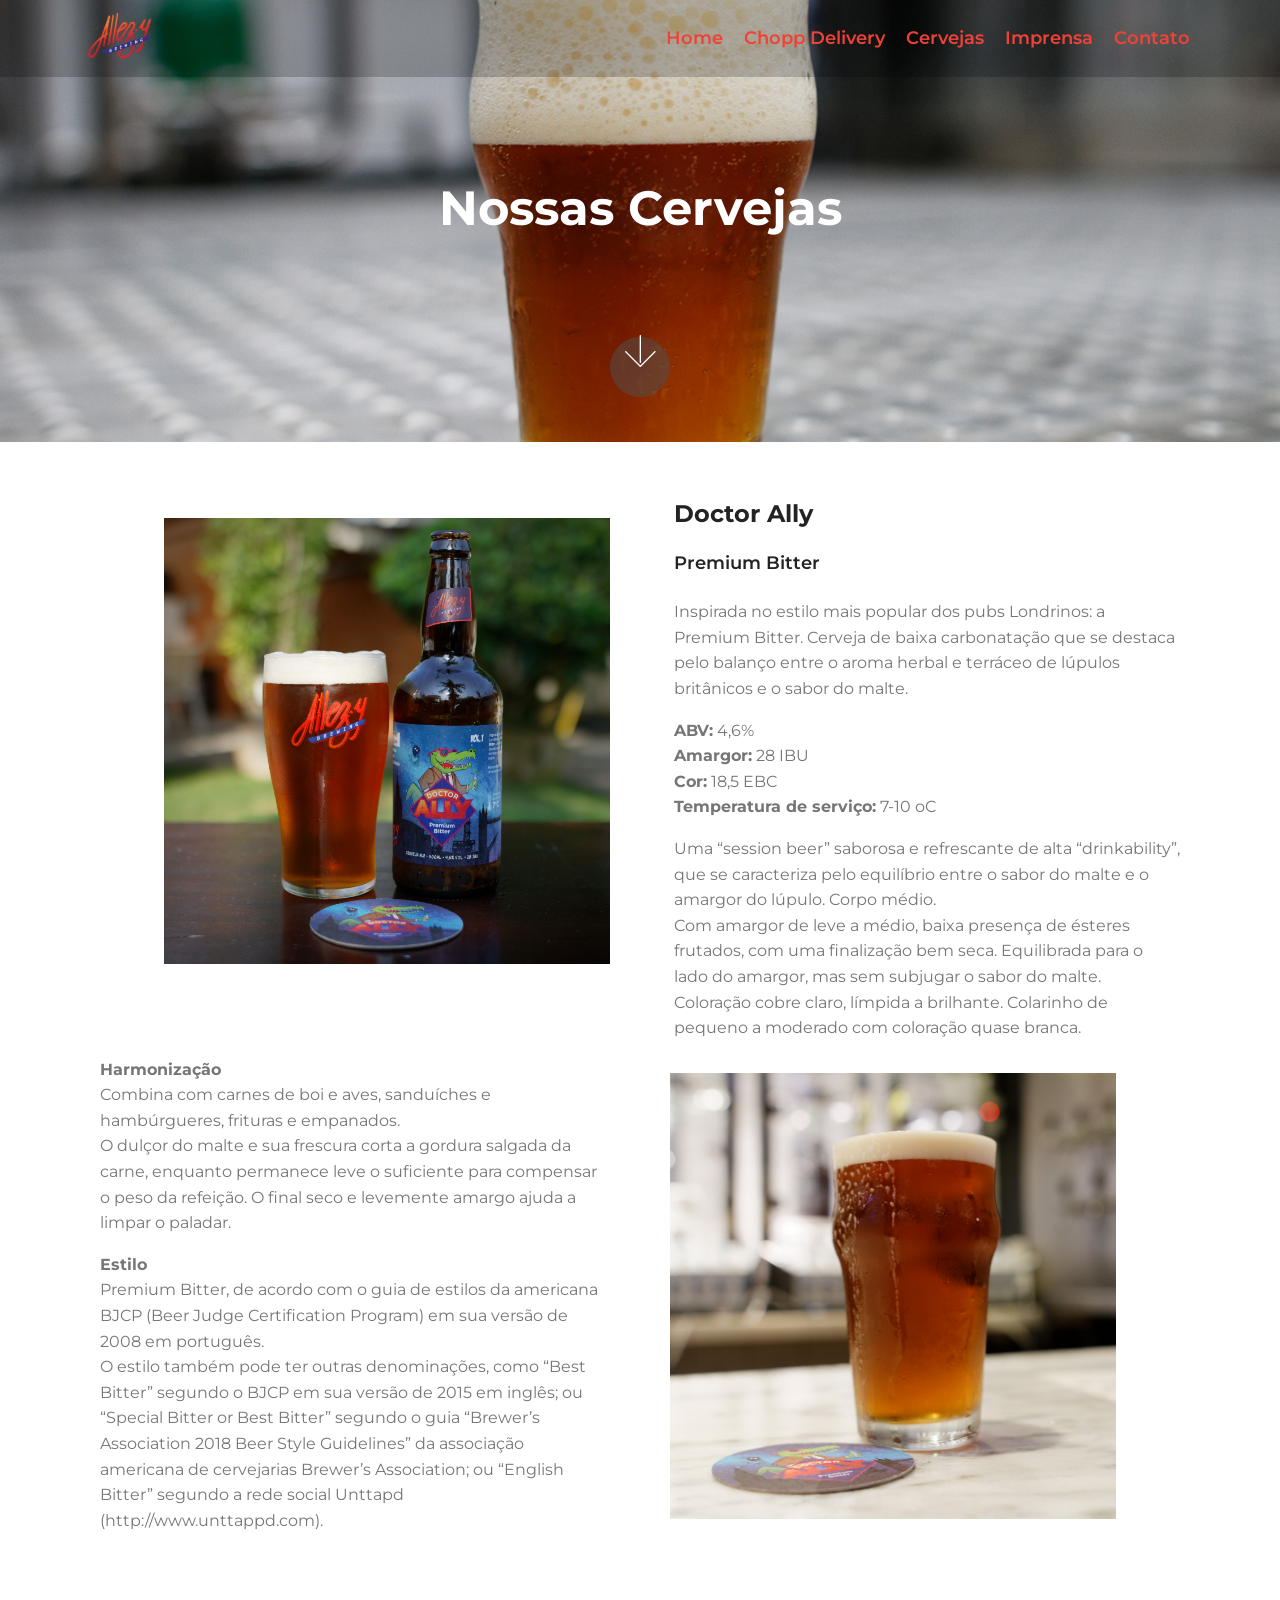
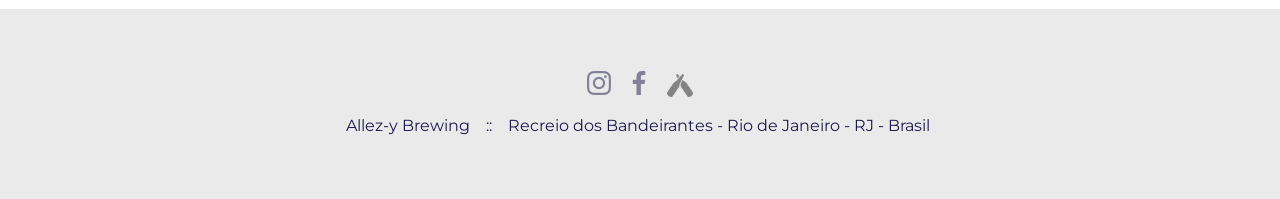
==== commit c241e167: "fix menu color & rearrange brews layout" ====
--- a/brews.html
+++ b/brews.html
@@ -63,7 +63,6 @@
 <!-- Menu -->
 <div w3-include-html="menu.html"></div>
 
-
 <section class="cid-pagina-inicial-texto header1 cid-brews-intro" id="header2-f">
     <div class="container align-center">
         <div class="row justify-content-md-center">
@@ -81,8 +80,6 @@
     </div>
 </section>
 
-
-
 <section class="mbr-section content6 cid-cervejas" id="content6-1m">
     <div class="container">
         <div class="media-container-row align-items-start">
@@ -90,23 +87,10 @@
                 <div class="media-container-row align-items-start">
                     <div class="mbr-figure" style="width: 100%;">
                       <img src="assets/images/doctor_ally_3302.jpg" alt="Doctor Ally">
-                      <br>
-                      <p class="mbr-text mb-0 mbr-fonts-style display-7">
-                        <p class="mbr-text mbr-fonts-style display-7">
-                          <b>Harmonização</b><br>
-                          Combina com carnes de boi e aves, sanduíches e hambúrgueres, frituras e empanados.<br>
-                          O dulçor do malte e sua frescura corta a gordura salgada da carne, enquanto permanece leve o suficiente para compensar o peso da refeição. O final seco e levemente amargo ajuda a limpar o paladar.
-                        </p>
-                        <p class="mbr-text mbr-fonts-style display-7">
-                          <b>Estilo</b><br>
-                          Premium Bitter, de acordo com o guia de estilos da americana BJCP (Beer Judge Certification Program) em sua versão de 2008 em português.<br>
-                          O estilo também pode ter outras denominações, como “Best Bitter” segundo o BJCP em sua versão de 2015 em inglês; ou “Special Bitter or Best Bitter” segundo o guia “Brewer’s Association 2018 Beer Style Guidelines” da associação americana de cervejarias Brewer’s Association; ou “English Bitter” segundo a rede social Unttapd (http://www.unttappd.com).
-                        </p>
-                      </p>
                     </div>
                     <div class="media-content">
                         <div class="mbr-section-text">
-                            <p class="mbr-text mb-0 mbr-fonts-style display-7">
+                            <p class="mbr-text mb-0">
                               <h4 class="card-title pb-3 mbr-fonts-style display-5">
                                   <strong>Doctor Ally</strong>
                               </h4>
@@ -118,26 +102,45 @@
                                 Cerveja de baixa carbonatação que se destaca pelo balanço entre o aroma herbal e
                                 terráceo de lúpulos britânicos e o sabor do malte.
                               </p>
-
                               <p class="mbr-text mbr-fonts-style display-7">
                                 <b>ABV:</b> 4,6% <br>
                                 <b>Amargor:</b> 28 IBU <br>
                                 <b>Cor:</b> 18,5 EBC <br>
                                 <b>Temperatura de serviço:</b> 7-10 oC <br>
                               </p>
-
                               <p class="mbr-text mbr-fonts-style display-7">
                                 Uma “session beer” saborosa e refrescante de alta “drinkability”, que se caracteriza pelo equilíbrio entre o sabor do malte e o amargor do lúpulo. Corpo médio.<br>
                                 Com amargor de leve a médio, baixa presença de ésteres frutados, com uma finalização bem seca. Equilibrada para o lado do amargor, mas sem subjugar o sabor do malte. <br>
                                 Coloração cobre claro, límpida a brilhante. Colarinho de pequeno a moderado com coloração quase branca.
                               </p>
-
-                            </p>
-
+                            </p>
                         </div>
-                        <div class="mbr-figure" style="width: 100%;">
-                          <img src="assets/images/IMG_3191_DxO.jpg" alt="Doctor Ally">
+                    </div>
+                </div>
+            </div>
+        </div>
+
+        <div class="media-container-row align-items-start">
+            <div class="col-12 col-md-12">
+                <div class="media-container-row align-items-start">
+                    <div class="media-content">
+                        <div class="mbr-section-text">
+                          <p class="mbr-text mb-0 mbr-fonts-style display-7">
+                            <p class="mbr-text mbr-fonts-style display-7">
+                              <b>Harmonização</b><br>
+                              Combina com carnes de boi e aves, sanduíches e hambúrgueres, frituras e empanados.<br>
+                              O dulçor do malte e sua frescura corta a gordura salgada da carne, enquanto permanece leve o suficiente para compensar o peso da refeição. O final seco e levemente amargo ajuda a limpar o paladar.
+                            </p>
+                            <p class="mbr-text mbr-fonts-style display-7">
+                              <b>Estilo</b><br>
+                              Premium Bitter, de acordo com o guia de estilos da americana BJCP (Beer Judge Certification Program) em sua versão de 2008 em português.<br>
+                              O estilo também pode ter outras denominações, como “Best Bitter” segundo o BJCP em sua versão de 2015 em inglês; ou “Special Bitter or Best Bitter” segundo o guia “Brewer’s Association 2018 Beer Style Guidelines” da associação americana de cervejarias Brewer’s Association; ou “English Bitter” segundo a rede social Unttapd (http://www.unttappd.com).
+                            </p>
+                          </p>
                         </div>
+                    </div>
+                    <div class="mbr-figure" style="width: 100%;">
+                      <img src="assets/images/IMG_3191_DxO.jpg" alt="Doctor Ally">
                     </div>
                 </div>
             </div>
--- a/assets/mobirise/css/mbr-additional.css
+++ b/assets/mobirise/css/mbr-additional.css
@@ -2462,12 +2462,14 @@
 .cid-qLm1CFjouG .navbar-toggleable-sm .navbar-collapse .navbar-nav .nav-item {
   -webkit-align-self: center;
   align-self: center;
+
 }
 .cid-qLm1CFjouG .navbar-toggleable-sm .navbar-collapse {
   justify-content: flex-end;
   -webkit-justify-content: flex-end; /*center*/
   padding-right: 5rem;
   width: auto;
+
 }
 /* menu aberto*/
 .cid-qLm1CFjouG .navbar {
@@ -2481,15 +2483,18 @@
 .cid-qLm1CFjouG .navbar-dropdown.bg-color.transparent.opened {
   background: rgba(30,25,77,1);
   background: rgba(234,234,234,1);
-
 }
 /* transparencia do menu*/
 .navbar.navbar-expand.beta-menu.navbar-dropdown.align-items-center.navbar-fixed-top.navbar-toggleable-sm.bg-color.transparent {
   background: rgba(30,25,77,0);
-    background: rgba(234,234,234,0);
+  background: rgba(234,234,234,0);
   background: rgba(0,0,0,0.2);
-
   /*background: #cccccc;*/
+}
+@media (max-width: 992px) {
+  .navbar.navbar-expand.beta-menu.navbar-dropdown.align-items-center.navbar-fixed-top.navbar-toggleable-sm.bg-color.transparent {
+    background: rgba(0,0,0,0.5);
+  }
 }
 /* cor da fonte do menu */
 .cid-qLm1CFjouG .nav-link,
@@ -2547,6 +2552,15 @@
   color: rgba(30,25,77,1);
 }
 
+.branco {
+  color: #fff;
+}
+
+.preto {
+  color: black;
+}
+
+
 .iconfont-social-menu {
   font-size: 1.1rem;
   max-height: 1.1rem;
